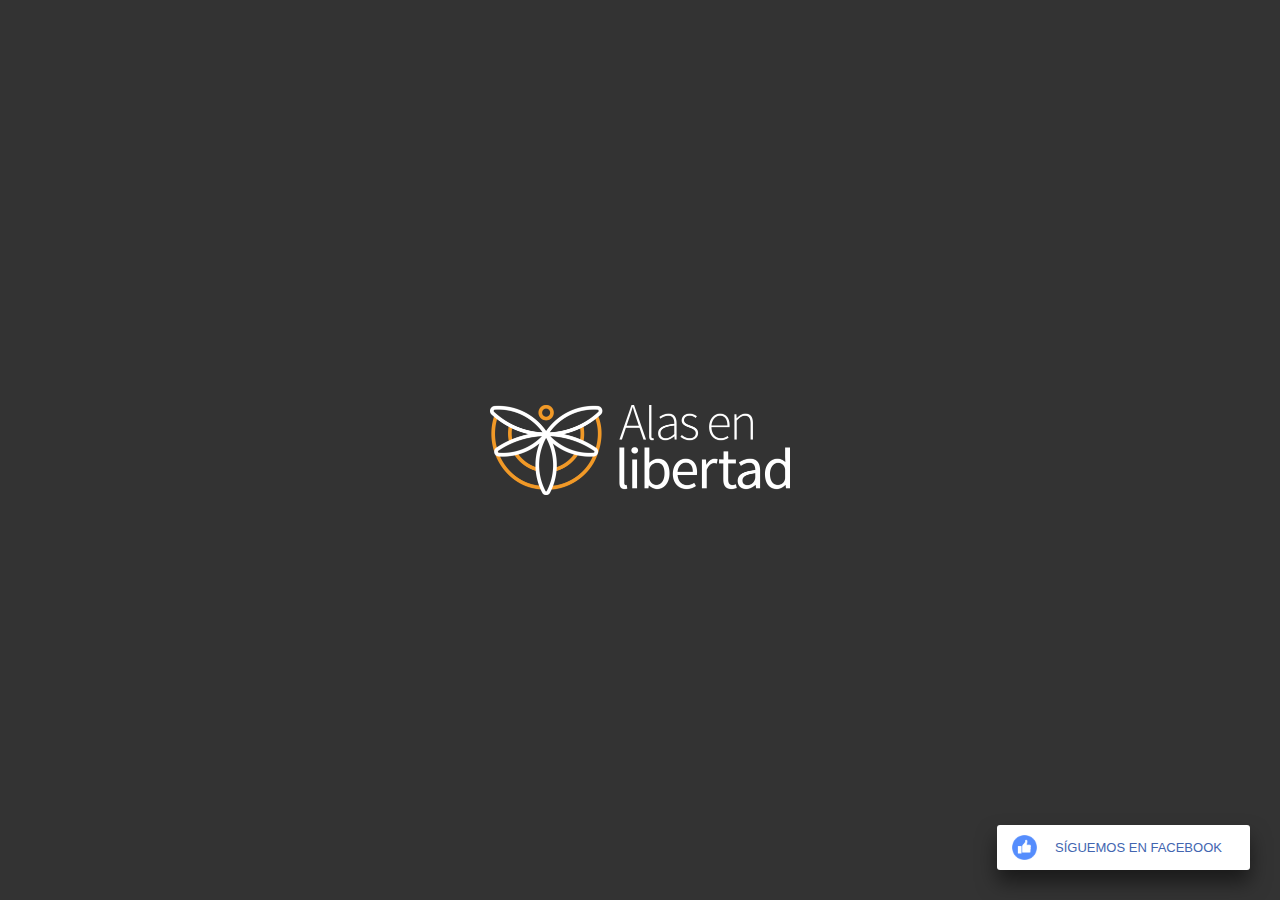
==== index.html @ 749c5de1 "Pagina V1" ====
<!DOCTYPE html>
<html>
	<head>
	<title>Alas en libertad - Fundación para mujeres víctimas de maltrato intrafamiliar</title>
		<meta charset="UTF-8">
		<meta name="viewport" content="width=device-width,initial-scale=1,minimal-ui" />
		<meta name="description" content="Alas en libertad - Fundación para mujeres víctimas de maltrato intrafamiliar" />
		<meta name="author" content="@aelibertad" />
		<meta name="keywords" content="mujeres, fundación, libertad" />
		<meta name="apple-mobile-web-app-capable" content="yes" />
		<meta name="apple-mobile-web-app-status-bar-style" content="transparent" />
		<link rel="shortcut icon" href="favicon.png" />
		<link rel="apple-touch-icon" href="favicon.png"/>
		<link rel="icon" href="favicon.svg"/>


		<!-- Twitter Card data -->
		<meta name="twitter:card" content="summary_large_image"/>
		<meta name="twitter:site" content="@aelibertad"/>
		<meta name="twitter:title" content="Alas en Libertad"/>
		<meta name="twitter:description" content="Alas en libertad - Fundación para mujeres víctimas de maltrato intrafamiliar"/>
		<meta name="twitter:creator" content="@aelibertad"/>
		<meta name="twitter:image" content="http://alasenlibertad.co//assets/papaprendiz_cover.jpg"/>

		<!-- Open Graph data -->
		<meta property="og:title" content="Papá Aprendiz" />
		<meta property="og:url" content="http://alasenlibertad.co/" />
		<meta property="og:image" content="http://alasenlibertad.co//assets/papaprendiz_cover.jpg" />
		<meta property="og:description" content="Alas en libertad - Fundación para mujeres víctimas de maltrato intrafamiliar" />

		<link rel="stylesheet" href="styles/styles.css">

	</head>
	<body>

	<section id="inicio">
		<img src="assets/alas-en-libertad.png" alt="Alas en Libertad" class="logo">

		<a href="https://www.facebook.com/aelibertad/" class="btn">
			Síguemos en facebook
		</a>

	</section>
		


	</body>


</html>
---- styles/styles.css ----
body, html{
	width: 100%;
	height: 100%;
	margin: auto;
}

body{
	background: url(https://images.unsplash.com/photo-1495898969439-a2a84bea6a22?ixlib=rb-0.3.5&ixid=eyJhcHBfaWQiOjEyMDd9&s=50c43f267a17a9d657fee2db07052d55&auto=format&fit=crop&w=1052&q=80);
	background-size: cover;
}

section#inicio{
	width: 100%;
	height: 100%;
	background: rgba(0,0,0,.8);
	position: absolute;
	text-align: center;
}

.logo{
	width: 300px;
	height: auto;
	position: absolute;
	left: 0px;
	right: 0px;
	top: 0px;
	bottom: 0px;
	margin: auto;
}

a.btn{
	display: block;
	width:193px;
	border-radius: 3px;
	right:  30px;
	position: absolute;
	bottom: 30px;
	height:auto;
	background: url(../assets/like.png) right no-repeat, white;
	background-size: 25px;
	font-family: helvetica;
	background-position: 15px;
	text-decoration: none;
	color: #4265b0;
	font-size: 13px;
	padding-top: 15px;
	padding-right: 15px;
	padding-left: 45px;
	padding-bottom: 15px;
	text-transform: uppercase;
	box-shadow: 0px 12px 20px rgba(0,0,0,.5);
}
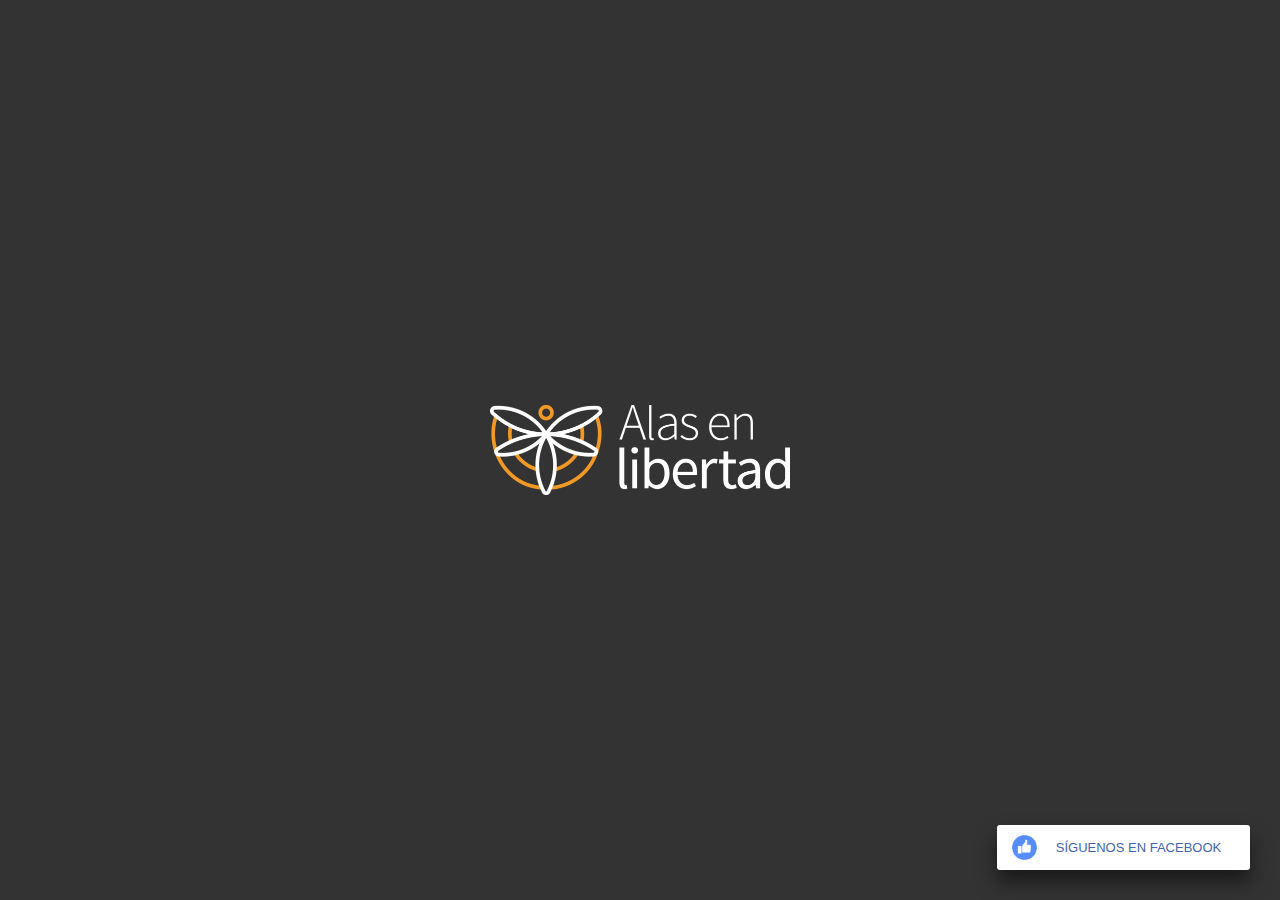
==== commit c07a2965: "Ajuste facebook" ====
--- a/index.html
+++ b/index.html
@@ -20,12 +20,12 @@
 		<meta name="twitter:title" content="Alas en Libertad"/>
 		<meta name="twitter:description" content="Alas en libertad - Fundación para mujeres víctimas de maltrato intrafamiliar"/>
 		<meta name="twitter:creator" content="@aelibertad"/>
-		<meta name="twitter:image" content="http://alasenlibertad.co//assets/papaprendiz_cover.jpg"/>
+		<meta name="twitter:image" content="http://alasenlibertad.co/assets/cover.jpg"/>
 
 		<!-- Open Graph data -->
 		<meta property="og:title" content="Papá Aprendiz" />
 		<meta property="og:url" content="http://alasenlibertad.co/" />
-		<meta property="og:image" content="http://alasenlibertad.co//assets/papaprendiz_cover.jpg" />
+		<meta property="og:image" content="http://alasenlibertad.co/assets/cover.jpg" />
 		<meta property="og:description" content="Alas en libertad - Fundación para mujeres víctimas de maltrato intrafamiliar" />
 
 		<link rel="stylesheet" href="styles/styles.css">
@@ -37,7 +37,7 @@
 		<img src="assets/alas-en-libertad.png" alt="Alas en Libertad" class="logo">
 
 		<a href="https://www.facebook.com/aelibertad/" class="btn">
-			Síguemos en facebook
+			Síguenos en Facebook
 		</a>
 
 	</section>
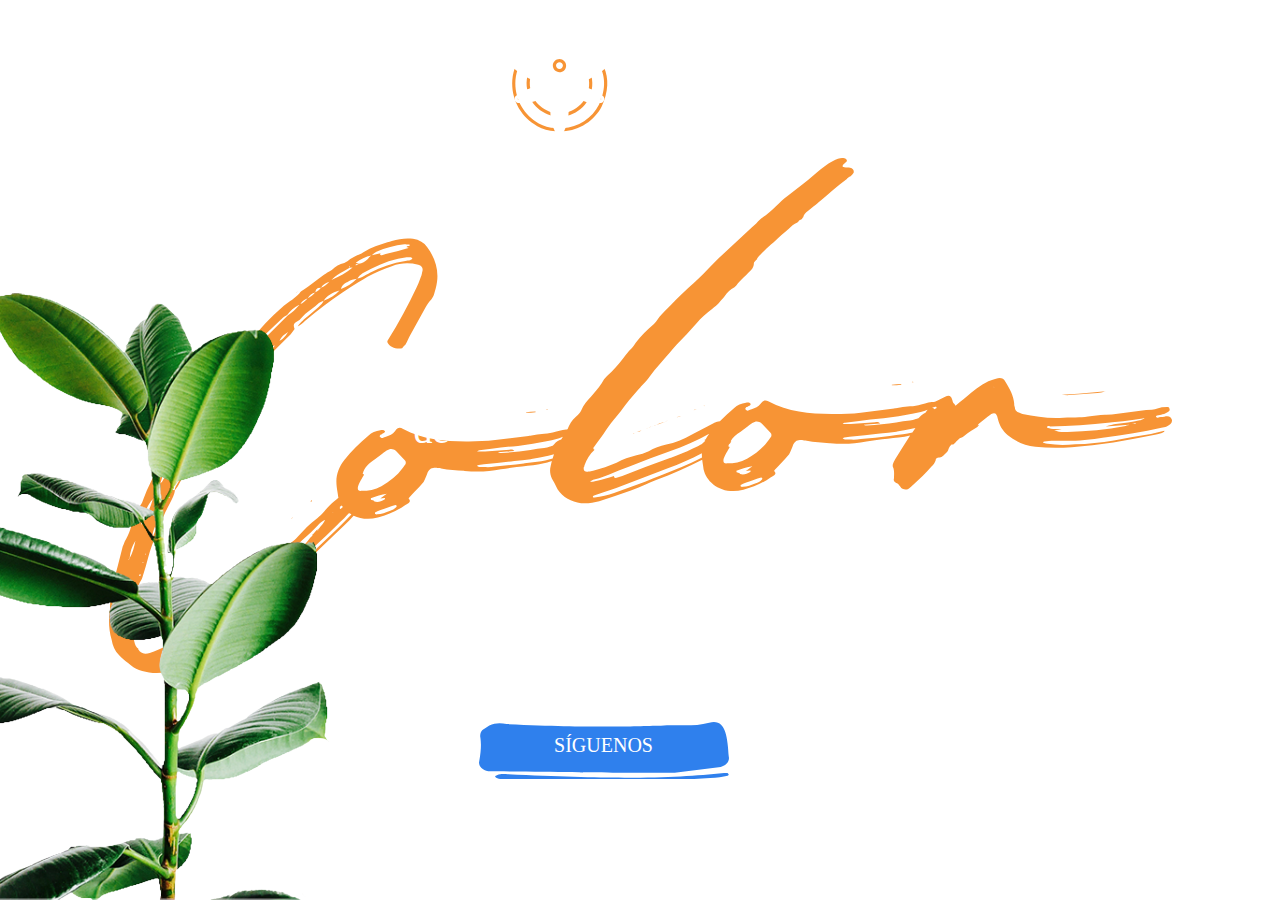
==== commit 4ff48d2b: "New page" ====
--- a/index.html
+++ b/index.html
@@ -1,12 +1,12 @@
 <!DOCTYPE html>
 <html>
 	<head>
-	<title>Alas en libertad - Fundación para mujeres víctimas de maltrato intrafamiliar</title>
+	<title>Alas en Libertad - Fundación para mujeres víctimas de maltrato intrafamiliar</title>
 		<meta charset="UTF-8">
 		<meta name="viewport" content="width=device-width,initial-scale=1,minimal-ui" />
-		<meta name="description" content="Alas en libertad - Fundación para mujeres víctimas de maltrato intrafamiliar" />
-		<meta name="author" content="@aelibertad" />
-		<meta name="keywords" content="mujeres, fundación, libertad" />
+		<meta name="description" content="El blog de un papá primerizo llevando una vida de padre y sobreviviendo en el intento" />
+		<meta name="author" content="Escrito por @papaprediz" />
+		<meta name="keywords" content="paternidad, padre primerizo, papá, familia" />
 		<meta name="apple-mobile-web-app-capable" content="yes" />
 		<meta name="apple-mobile-web-app-status-bar-style" content="transparent" />
 		<link rel="shortcut icon" href="favicon.png" />
@@ -16,35 +16,145 @@
 
 		<!-- Twitter Card data -->
 		<meta name="twitter:card" content="summary_large_image"/>
-		<meta name="twitter:site" content="@aelibertad"/>
-		<meta name="twitter:title" content="Alas en Libertad"/>
-		<meta name="twitter:description" content="Alas en libertad - Fundación para mujeres víctimas de maltrato intrafamiliar"/>
-		<meta name="twitter:creator" content="@aelibertad"/>
-		<meta name="twitter:image" content="http://alasenlibertad.co/assets/cover.jpg"/>
+		<meta name="twitter:site" content="@papaprendiz"/>
+		<meta name="twitter:title" content="Papá Aprendiz"/>
+		<meta name="twitter:description" content="El blog de un papá primerizo llevando una vida de padre y sobreviviendo en el intento"/>
+		<meta name="twitter:creator" content="@papaprendiz"/>
+		<meta name="twitter:image" content="http://www.papaprendiz.co/assets/papaprendiz_cover.jpg"/>
 
 		<!-- Open Graph data -->
 		<meta property="og:title" content="Papá Aprendiz" />
-		<meta property="og:url" content="http://alasenlibertad.co/" />
-		<meta property="og:image" content="http://alasenlibertad.co/assets/cover.jpg" />
-		<meta property="og:description" content="Alas en libertad - Fundación para mujeres víctimas de maltrato intrafamiliar" />
+		<meta property="og:url" content="http://papaprendiz.co" />
+		<meta property="og:image" content="http://www.papaprendiz.co/assets/papaprendiz_cover.jpg" />
+		<meta property="og:description" content="Papá Aprendiz, un hombre aprendiendo a ser papá" />
 
-		<link rel="stylesheet" href="styles/styles.css">
-
+		<link rel="stylesheet" href="Styles/general.css">
+		<link rel="stylesheet" href="Styles/media.css">
 	</head>
 	<body>
 
-	<section id="inicio">
-		<img src="assets/alas-en-libertad.png" alt="Alas en Libertad" class="logo">
 
-		<a href="https://www.facebook.com/aelibertad/" class="btn">
-			Síguenos en Facebook
-		</a>
+		<!---<div id="preloader">
+		   <div id="status">
+		   		<span class="logo">
+					</span>
+		   </div>
+		 </div><!-- Preloader -->
 
-	</section>
-		
+		 <section id="home">
+			 <div class="planta"></div>
+
+			 <div class="layout">
+
+				 <h1 id="alas-en-libertad">
+					 Alas en Libertad
+				 </h1>
+
+				 <div class="color">
+					<p class="texto">Una vida llena de</p>
+					<svg width="100%" height="auto" viewBox="0 0 1063 515" version="1.1" xmlns="http://www.w3.org/2000/svg" xmlns:xlink="http://www.w3.org/1999/xlink">
+					<title>alas-en-libertad</title>
+					<desc>Created using Figma</desc>
+					<g id="Canvas" transform="translate(867 -1118)">
+					<g id="Union">
+					<use xlink:href="#path0_fill" transform="translate(-867 1118)" fill="#F79435"/>
+					<use xlink:href="#path1_fill" transform="translate(-867 1118)" fill="#F79435"/>
+					<use xlink:href="#path2_fill" transform="translate(-867 1118)" fill="#F79435"/>
+					<use xlink:href="#path3_fill" transform="translate(-867 1118)" fill="#F79435"/>
+					<use xlink:href="#path4_fill" transform="translate(-867 1118)" fill="#F79435"/>
+					<use xlink:href="#path5_fill" transform="translate(-867 1118)" fill="#F79435"/>
+					<use xlink:href="#path6_fill" transform="translate(-867 1118)" fill="#F79435"/>
+					<use xlink:href="#path7_fill" transform="translate(-867 1118)" fill="#F79435"/>
+					<use xlink:href="#path8_fill" transform="translate(-867 1118)" fill="#F79435"/>
+					<use xlink:href="#path9_fill" transform="translate(-867 1118)" fill="#F79435"/>
+					<use xlink:href="#path10_fill" transform="translate(-867 1118)" fill="#F79435"/>
+					<use xlink:href="#path11_fill" transform="translate(-867 1118)" fill="#F79435"/>
+					<use xlink:href="#path12_fill" transform="translate(-867 1118)" fill="#F79435"/>
+					<use xlink:href="#path13_fill" transform="translate(-867 1118)" fill="#F79435"/>
+					<use xlink:href="#path14_fill" transform="translate(-867 1118)" fill="#F79435"/>
+					<use xlink:href="#path15_fill" transform="translate(-867 1118)" fill="#F79435"/>
+					<use xlink:href="#path16_fill" transform="translate(-867 1118)" fill="#F79435"/>
+					<use xlink:href="#path17_fill" transform="translate(-867 1118)" fill="#F79435"/>
+					<use xlink:href="#path18_fill" transform="translate(-867 1118)" fill="#F79435"/>
+					<use xlink:href="#path19_fill" transform="translate(-867 1118)" fill="#F79435"/>
+					<use xlink:href="#path20_fill" transform="translate(-867 1118)" fill="#F79435"/>
+					<use xlink:href="#path21_fill" transform="translate(-867 1118)" fill="#F79435"/>
+					<use xlink:href="#path22_fill" transform="translate(-867 1118)" fill="#F79435"/>
+					<use xlink:href="#path23_fill" transform="translate(-867 1118)" fill="#F79435"/>
+					<use xlink:href="#path24_fill" transform="translate(-867 1118)" fill="#F79435"/>
+					<use xlink:href="#path25_fill" transform="translate(-867 1118)" fill="#F79435"/>
+					<use xlink:href="#path26_fill" transform="translate(-867 1118)" fill="#F79435"/>
+					<use xlink:href="#path27_fill" transform="translate(-867 1118)" fill="#F79435"/>
+					<use xlink:href="#path28_fill" transform="translate(-867 1118)" fill="#F79435"/>
+					<use xlink:href="#path29_fill" transform="translate(-867 1118)" fill="#F79435"/>
+					<use xlink:href="#path30_fill" transform="translate(-867 1118)" fill="#F79435"/>
+					<use xlink:href="#path31_fill" transform="translate(-867 1118)" fill="#F79435"/>
+					<use xlink:href="#path32_fill" transform="translate(-867 1118)" fill="#F79435"/>
+					<use xlink:href="#path33_fill" transform="translate(-867 1118)" fill="#F79435"/>
+					<use xlink:href="#path34_fill" transform="translate(-867 1118)" fill="#F79435"/>
+					<use xlink:href="#path35_fill" transform="translate(-867 1118)" fill="#F79435"/>
+					</g>
+					</g>
+					<defs>
+					<path id="path0_fill" fill-rule="evenodd" d="M 1062.9 261.805C 1062.27 259.206 1059.94 257.325 1055.28 258.669C 1052.94 258.848 1050.61 259.027 1048.82 259.654C 1047.65 259.744 1047.02 259.296 1047.02 258.221C 1047.02 258.221 1047.65 257.683 1048.19 257.594C 1049.08 257.28 1049.96 257.079 1050.83 256.878L 1050.84 256.876C 1051.71 256.675 1052.59 256.473 1053.48 256.16C 1055.81 255.981 1057.61 254.816 1059.31 253.651C 1060.48 253.024 1061.11 251.949 1060.48 250.963C 1060.48 249.351 1059.31 248.903 1058.15 248.992L 1052.85 249.351C 1051.64 249.63 1050.43 249.974 1049.24 250.311L 1049.23 250.313C 1046.99 250.949 1044.83 251.563 1042.9 251.68C 1035.27 251.994 1027.65 253.091 1020.02 254.189C 1012.4 255.286 1004.77 256.384 997.147 256.698L 995.815 256.799L 995.813 256.799L 995.812 256.8C 990.342 257.216 984.415 257.668 979.026 258.579C 976.066 259.296 973.195 259.565 970.235 259.206C 967.597 259.385 964.958 259.452 962.331 259.519L 962.328 259.519C 959.686 259.587 957.055 259.654 954.447 259.833C 940.363 260.909 926.908 258.758 913.452 256.07C 912.824 255.622 911.658 255.174 910.492 254.726C 907.531 253.92 905.827 251.949 905.827 249.261C 905.199 247.738 905.199 246.663 905.199 245.588C 904.594 237.48 900.831 231.116 896.869 224.417L 896.408 223.637C 894.614 220.053 891.115 219.336 886.989 220.68C 885.229 221.106 883.692 221.722 882.244 222.302L 882.243 222.302L 882.242 222.303L 882.241 222.303C 881.254 222.699 880.309 223.077 879.364 223.368C 871.17 227.187 864.402 232.904 857.761 238.515L 857.741 238.531L 857.737 238.534L 857.736 238.535C 856.751 239.367 855.769 240.197 854.785 241.018C 852.004 243.169 849.223 245.408 846.532 247.828C 846.263 247.2 845.904 246.573 845.455 245.946C 844.105 245.272 843.771 243.887 843.459 242.594C 843.357 242.169 843.256 241.754 843.123 241.377C 841.957 237.793 840.163 236.897 836.126 238.778L 829.667 241.914C 827.335 243.169 825.003 244.333 822.67 244.064C 820.492 244.232 818.313 244.816 816.113 245.406L 816.112 245.407L 816.109 245.407L 816.107 245.408L 816.104 245.409L 816.101 245.41L 816.092 245.412L 816.089 245.413L 816.085 245.414L 816.081 245.415C 814.759 245.769 813.428 246.126 812.085 246.394C 808.587 247.738 805.088 248.007 800.962 248.275C 796.228 248.596 791.495 249.418 786.826 250.229L 786.759 250.241L 786.501 250.286C 786.058 250.363 785.615 250.439 785.174 250.515L 751.803 254.637C 743.012 255.802 734.221 255.981 725.43 256.07C 702.017 256.25 679.68 254.278 659.766 243.617C 656.267 241.735 654.473 241.914 651.603 245.856C 649.343 248.865 646.091 250.048 642.603 251.315C 641.521 251.708 640.417 252.11 639.313 252.576L 638.147 252.666L 636.353 251.232C 636.353 250.695 636.353 250.157 636.981 249.619C 636.981 249.157 637.445 249.092 637.917 249.026C 637.994 249.016 638.071 249.005 638.147 248.992C 638.596 248.544 639.217 248.242 639.812 247.952L 639.814 247.952C 640.764 247.49 641.645 247.062 641.645 246.125C 641.645 245.05 639.313 244.154 636.981 244.871C 632.316 245.767 628.19 247.111 625.229 249.978C 620.295 254.189 615.362 258.579 610.876 263.148C 608.724 263.328 607.019 263.955 605.943 264.582C 603.079 266.091 600.204 267.533 597.377 268.952L 597.37 268.956C 592.14 271.58 587.07 274.124 582.53 276.857C 574.366 281.695 566.114 284.92 557.322 286.623C 550.864 288.146 545.033 290.207 539.74 293.253C 535.614 295.134 531.577 296.478 527.451 297.374C 520.454 298.987 513.995 301.586 507.536 304.632C 499.911 307.857 492.286 310.545 484.123 312.695C 482.449 313.281 481.321 313.398 479.792 313.557L 479.458 313.591C 475.96 314.398 474.166 312.427 474.794 309.201C 475.422 308.664 475.422 308.126 475.422 307.588C 477.754 301.586 480.714 296.12 485.379 292.088L 486.007 292.088C 483.675 290.655 484.213 289.58 485.379 288.415C 486.858 286.221 488.472 284.116 490.086 282.012L 490.088 282.009C 491.703 279.903 493.318 277.798 494.798 275.602C 497.758 270.675 501.257 266.195 504.755 261.715L 511.752 253.293C 517.045 245.498 522.876 238.778 529.334 231.431C 530.129 230.569 530.92 229.723 531.706 228.883L 531.72 228.868C 535.008 225.353 538.193 221.948 541.086 217.902C 547.035 210.132 553.652 202.647 560.414 194.997L 560.428 194.981L 560.439 194.968C 562.947 192.131 565.476 189.27 567.997 186.364C 574.456 179.555 580.915 172.746 587.374 165.399C 592.205 159.831 597.899 155.247 603.383 150.832L 603.384 150.831C 604.518 149.918 605.643 149.012 606.75 148.107C 609.082 145.867 610.876 144.075 612.581 141.835C 613.73 140.588 614.781 139.257 615.828 137.932C 618.542 134.498 621.226 131.101 625.498 129.291L 627.292 127.589C 629.476 124.457 632.114 121.919 634.791 119.343L 634.794 119.34C 636.406 117.789 638.032 116.224 639.582 114.508L 639.622 114.469C 642.563 111.621 644.875 109.382 644.875 105.19C 644.875 104.518 645.329 104.022 645.824 103.482C 646.121 103.157 646.433 102.816 646.669 102.412L 648.463 100.71L 647.835 100.71C 652.084 95.3156 657.084 90.9028 662.232 86.3591L 662.245 86.3483C 663.506 85.2355 664.775 84.1149 666.045 82.9699C 670.172 78.938 674.836 74.9062 678.963 71.5015L 679.285 71.1894C 682.132 68.4284 684.924 65.7218 688.382 64.513L 690.176 62.8107L 689.548 62.8107L 693.046 60.9291C 693.046 60.5071 693.433 60.0851 693.86 59.6198L 693.864 59.616C 693.979 59.4898 694.098 59.3604 694.213 59.2269C 694.84 56.5389 696.545 54.8366 698.877 53.0446C 700.663 51.3146 702.646 49.7804 704.705 48.1861L 704.71 48.1823C 706.063 47.1354 707.449 46.0625 708.834 44.8914C 709.516 44.3083 710.196 43.7253 710.877 43.1423L 710.878 43.1413L 710.882 43.1374L 710.884 43.1355L 710.885 43.1348C 719.612 35.659 728.306 28.2109 737.54 21.1482C 738.706 19.9836 739.872 18.9084 741.667 18.1916C 741.806 18.0527 741.945 17.9151 742.083 17.7785L 742.105 17.756C 743.117 16.7551 744.078 15.8052 744.627 14.7869C 745.255 12.6366 743.999 10.128 741.128 9.76958C 740.195 9.58305 739.285 9.51811 738.299 9.44768L 738.296 9.44743L 738.294 9.44731L 738.292 9.44719L 738.29 9.44707L 738.288 9.44695L 738.286 9.44682C 737.381 9.38249 736.411 9.31352 735.297 9.14238C 734.67 9.14238 733.503 8.78398 733.503 8.24638C 733.503 7.70879 734.131 6.63371 734.131 6.63371C 734.569 6.19682 735.006 5.83562 735.415 5.49797L 735.418 5.49553C 736.098 4.93401 736.7 4.43742 737.092 3.76653C 737.72 3.76653 738.258 2.60185 737.72 2.15386C 737.72 1.07866 736.553 0.630662 735.387 0.182664C 733.055 -0.175734 731.261 0.003465 728.928 0.630662C 725.43 1.97466 722.47 3.76653 719.509 5.55852C 713.923 9.31621 708.808 13.6889 703.726 18.0329L 703.724 18.0346L 703.723 18.0353C 700.808 20.5265 697.905 23.0083 694.93 25.3593L 678.514 37.9029C 674.438 40.9268 670.816 44.4206 667.212 47.8975L 667.211 47.8985L 667.209 47.8996C 662.484 52.4574 657.789 56.9866 652.141 60.3915L 649.181 63.2587C 647.97 64.7706 646.513 66.0783 644.977 67.4576L 644.976 67.4585C 644.237 68.1224 643.479 68.8028 642.722 69.5304L 609.351 100.531C 605.987 103.801 602.755 107.183 599.522 110.567C 593.187 117.198 586.844 123.836 579.48 129.65C 571.236 137.177 563.543 145.117 555.857 153.048C 554.761 154.179 553.665 155.309 552.568 156.439C 551.088 157.873 549.922 159.53 548.756 161.188C 547.589 162.845 546.423 164.503 544.943 165.936C 537.946 171.76 532.026 177.942 526.733 184.662C 525.04 187.459 523.015 189.737 520.935 192.078C 520.149 192.961 519.356 193.854 518.57 194.786C 517.172 196.493 515.803 198.221 514.433 199.951C 509.473 206.211 504.494 212.497 498.027 217.902L 495.067 221.307C 492.09 226.948 488.269 231.422 484.267 236.108C 483.566 236.929 482.859 237.757 482.15 238.599C 478.023 243.079 474.525 247.111 472.192 252.486C 471.026 254.726 469.232 256.877 466.9 258.669C 462.773 262.163 460.351 266.105 458.647 271.123C 458.529 271.201 458.428 271.28 458.337 271.351L 458.336 271.351C 458.22 271.442 458.119 271.52 458.019 271.571C 457.66 271.571 457.301 271.571 457.032 271.481C 454.854 271.648 452.675 272.233 450.475 272.823C 449.142 273.18 447.801 273.54 446.447 273.81C 442.948 275.154 439.45 275.423 435.323 275.692C 430.59 276.013 425.856 276.835 421.186 277.646L 421.184 277.646L 420.863 277.702C 420.42 277.779 419.977 277.856 419.535 277.932L 386.165 282.053C 377.374 283.218 368.583 283.397 359.792 283.487C 336.379 283.666 314.042 281.695 294.128 271.033C 290.629 269.152 288.835 269.331 285.964 273.273C 283.705 276.282 280.453 277.464 276.965 278.732L 276.964 278.732L 276.962 278.733C 275.882 279.125 274.778 279.527 273.675 279.993L 272.509 280.082L 270.715 278.649C 270.715 278.111 270.715 277.574 271.343 277.036C 271.343 276.574 271.806 276.509 272.279 276.443C 272.356 276.432 272.433 276.421 272.509 276.409C 272.958 275.96 273.579 275.658 274.174 275.369L 274.175 275.368C 275.126 274.907 276.007 274.478 276.007 273.542C 276.007 272.467 273.675 271.571 271.343 272.287C 266.678 273.183 262.551 274.527 259.591 277.394C 250.8 284.92 242.009 292.984 235.55 301.854C 230.258 308.574 227.387 315.652 227.387 323.537C 227.387 327.077 227.91 330.337 228.444 333.665L 228.445 333.666C 228.708 335.306 228.974 336.963 229.181 338.678C 229.226 338.858 229.271 339.059 229.316 339.261C 229.36 339.462 229.405 339.664 229.45 339.843C 228.105 341.097 226.759 342.262 225.234 343.337C 221.556 346.473 217.878 350.057 215.187 353.551C 213.034 356.06 210.971 358.121 208.28 360.271C 200.924 365.557 194.555 372.277 188.724 378.818C 186.571 381.326 184.508 382.939 182.355 384.552C 178.677 387.24 175.448 389.838 172.846 393.332C 171.232 395.393 169.168 397.454 167.554 398.977C 162.799 402.65 158.583 406.772 154.367 410.893C 150.689 414.477 146.473 418.151 142.705 421.286C 136.874 426.483 131.044 431.232 125.303 435.891C 124.999 436.169 124.696 436.489 124.382 436.82C 123.584 437.664 122.72 438.576 121.625 439.027C 118.208 441.344 115.07 444.124 112.01 446.835L 112.009 446.836L 112.007 446.838C 110.809 447.899 109.624 448.95 108.438 449.957C 108.318 450.071 108.198 450.184 108.078 450.298L 108.042 450.332L 108.041 450.333L 108.04 450.334C 106.568 451.729 105.121 453.1 103.145 454.168C 100.42 456.2 97.991 458.379 95.5692 460.552C 92.3304 463.457 89.1051 466.35 85.2043 468.862C 84.6661 468.862 83.5896 469.489 83.5896 469.937C 81.4261 473.29 78.0836 475.342 74.5943 477.484L 74.5779 477.494L 74.5754 477.496C 73.8754 477.926 73.1695 478.359 72.4662 478.807C 68.7696 480.747 65.3357 482.906 61.7975 485.13L 61.7912 485.134L 61.7887 485.136L 61.7873 485.137C 60.2629 486.095 58.7192 487.065 57.1266 488.036C 51.834 490.813 46.5414 493.143 40.7106 494.935C 37.0326 496.189 33.3547 496.01 30.6636 493.322L 29.0489 491.082L 29.5871 491.082C 26.9857 489.38 25.9092 486.602 25.371 483.825C 23.2181 476.836 23.2181 469.221 23.7563 461.605C 23.7563 460.036 24.5052 458.716 25.3784 457.177C 25.5519 456.871 25.7308 456.556 25.9092 456.229C 26.4474 454.795 26.9857 453.272 26.4474 451.928L 26.4474 450.943C 28.0621 446.105 29.5871 441.177 26.9857 436.607C 26.4474 435.711 26.9857 434.726 28.0621 433.651C 30.2151 432.038 30.6636 430.157 30.2151 428.275C 29.6768 426.931 30.2151 425.408 30.7533 424.422C 31.8298 422.899 32.9062 420.928 33.3547 419.494L 33.9015 417.767C 35.8552 411.601 37.7082 405.753 39.1856 399.604C 41.3385 390.913 44.4782 383.029 48.1561 374.696C 48.3536 374.253 48.5662 373.788 48.7849 373.309L 48.7881 373.302L 48.7908 373.296L 48.7999 373.277C 49.77 371.156 50.8586 368.777 51.2958 366.812C 53.4487 360.45 56.0502 354.537 59.1898 348.624C 59.817 347.306 60.4807 346.019 61.142 344.738L 61.1437 344.735C 63.2244 340.702 65.2804 336.717 66.0971 331.959C 67.7118 329.898 68.6986 328.464 69.775 326.493C 71.7305 322.825 73.8382 319.258 75.9497 315.685L 75.9509 315.683C 77.8103 312.537 79.6727 309.385 81.4367 306.155C 88.344 291.819 97.3145 278.828 106.285 265.836C 120.01 244.871 135.349 225.16 152.304 206.344C 153.918 204.821 155.443 203.298 156.52 200.789C 158.058 200.021 159.276 198.75 160.631 197.334C 161.173 196.769 161.736 196.181 162.351 195.593L 176.614 181.257C 180.292 178.121 182.983 175.075 185.584 171.043C 183.97 166.384 184.508 165.399 189.262 162.711C 189.467 162.506 189.75 162.367 190.051 162.218C 190.542 161.975 191.082 161.709 191.415 161.098C 194.286 157.149 198.302 154.147 202.316 151.145L 202.319 151.144L 202.32 151.143C 204.953 149.174 207.585 147.206 209.894 144.971C 211.509 143.896 213.034 143.268 214.649 142.731C 213.572 145.15 212.047 146.763 209.894 148.823C 209.13 149.486 208.366 150.151 207.6 150.817L 207.595 150.821L 207.593 150.823C 203.593 154.302 199.533 157.835 195.093 161.367C 194.72 161.724 194.333 162.081 193.94 162.444L 193.926 162.457L 193.917 162.466L 193.901 162.48C 192.04 164.197 190.049 166.034 188.724 168.535C 191.864 166.832 193.478 165.309 195.631 163.248L 196.797 162.298C 208.604 152.671 220.362 143.084 233.128 134.757C 238.642 130.948 244.195 127.523 249.736 124.105C 252.668 122.296 255.597 120.49 258.515 118.629C 266.409 114.687 274.392 111.282 282.825 108.236C 291.795 104.742 300.228 104.563 309.288 106.713C 312.966 107.878 314.042 109.67 313.504 113.074C 313.231 113.802 313.096 114.53 312.959 115.27C 312.827 115.987 312.692 116.715 312.427 117.465C 311.874 118.815 311.394 120.156 310.916 121.493L 310.909 121.514C 309.995 124.071 309.084 126.617 307.673 129.202C 299.151 147.3 289.732 165.04 278.788 182.153C 278.25 182.96 278.16 183.856 278.609 184.662C 281.031 189.231 287.4 191.471 293.141 190.217C 294.128 188.783 295.294 187.439 296.55 186.454C 297.357 184.975 298.142 183.363 298.927 181.75L 298.929 181.746C 299.713 180.135 300.497 178.523 301.304 177.046L 316.644 149.271C 318.258 146.315 319.783 143.806 322.474 141.208C 323.551 139.684 324.627 138.161 325.076 136.28L 326.691 130.456C 330.907 115.404 327.229 101.427 318.258 89.2416C 315.119 84.7619 310.364 81.8051 303.995 80.8196C 297.088 79.9236 289.732 80.9092 282.825 82.8803C 281.359 83.3636 279.894 83.8342 278.43 84.304L 278.428 84.3047C 270.396 86.8836 262.424 89.4434 254.837 93.9903L 253.222 95.0655C 252.984 95.1701 252.747 95.2745 252.509 95.3787C 247.456 97.5989 242.448 99.7997 238.421 103.308L 235.281 105.011C 230.527 105.817 226.311 108.505 223.081 111.641C 222.428 112.239 221.61 112.705 220.707 113.219L 220.705 113.22L 220.704 113.221C 220.119 113.553 219.499 113.907 218.865 114.329C 218.231 114.751 217.61 115.104 217.026 115.437C 216.122 115.952 215.303 116.418 214.649 117.017C 207.742 122.303 201.462 127.051 194.555 131.8C 192.94 132.427 191.415 133.95 190.339 135.473C 187.199 138.52 183.97 141.208 180.83 143.358L 174.461 148.107L 174.286 148.264C 167.977 153.944 161.759 159.542 155.982 165.668C 150.662 172.029 144.653 177.765 138.479 183.66L 138.478 183.661C 137.261 184.822 136.037 185.991 134.811 187.171C 133.197 188.694 131.672 190.217 130.595 191.74C 129.819 192.778 129.055 193.814 128.293 194.846C 123.862 200.85 119.535 206.713 113.641 211.989L 110.501 215.573L 110.213 215.98C 108.163 218.883 106.165 221.712 103.594 224.622C 100.975 228.225 98.3555 231.692 95.7364 235.158L 95.7248 235.173L 95.7178 235.183L 95.6691 235.248C 93.5563 238.044 91.4435 240.839 89.3307 243.706L 87.1778 246.752C 85.6131 251.441 82.6161 255.372 79.575 259.362L 79.2838 259.744C 77.9831 261.984 76.5254 264.112 75.0677 266.239C 73.61 268.367 72.1523 270.495 70.8515 272.735C 69.207 275.423 67.4516 278.063 65.6952 280.704L 65.6938 280.706L 65.6902 280.711C 61.1249 287.575 56.5525 294.45 53.8972 302.213C 53.359 303.646 52.2825 305.169 51.2958 306.244C 44.9267 317.623 38.6473 329.092 34.3415 341.277C 34.2278 341.58 34.114 341.907 33.9951 342.249L 33.9948 342.25L 33.9937 342.253C 33.5506 343.527 33.0367 345.005 32.1886 346.205C 26.896 352.745 24.2945 360.54 22.1416 368.335C 21.0651 372.725 19.5401 376.578 17.3873 380.61C 16.2187 382.425 15.3791 384.475 14.5963 386.386C 14.2974 387.116 14.0068 387.826 13.7093 388.494L 8.95494 407.309C 8.30248 409.884 7.6162 412.448 6.93157 415.005L 6.93132 415.006C 3.75664 426.864 0.618151 438.587 1.0609 450.674C 1.0609 451.66 1.0609 452.556 0.522692 453.541C -0.553785 463.128 -0.0155768 472.536 2.58586 481.406C 3.66234 487.498 5.72557 492.605 9.9417 496.996C 12.745 500.069 15.8609 502.517 19.091 505.055L 19.0925 505.056C 20.0998 505.848 21.1182 506.648 22.1416 507.478C 31.1121 514.915 50.6678 517.692 64.3927 511.869C 73.3633 508.374 81.7955 503.446 89.241 498.16C 102.966 488.125 116.153 477.105 128.891 466.174L 131.001 464.341C 148.244 449.361 165.524 434.348 181.727 418.509L 235.64 366.901C 238.78 363.855 241.74 360.809 244.61 357.673C 251.159 360.719 259.412 361.884 268.831 359.554C 278.788 356.687 288.207 352.835 296.37 346.921C 296.659 346.766 296.975 346.61 297.302 346.448C 299.615 345.301 302.463 343.891 299.869 340.829C 299.241 340.829 299.869 339.754 300.497 339.216C 302.129 337.428 303.839 335.641 305.549 333.853C 308.724 330.534 311.898 327.214 314.58 323.895C 316.375 320.58 317.541 317.354 318.707 314.129C 321.039 310.276 322.833 309.649 327.498 309.739C 328.101 309.97 328.872 310.034 329.711 310.104C 330.495 310.169 331.339 310.239 332.163 310.456C 339.577 311.937 347.5 312.401 354.943 312.837L 355.576 312.875C 367.865 314.039 379.617 313.681 391.906 311.172C 395.263 310.746 398.673 310.266 402.101 309.783L 402.141 309.777L 402.155 309.775L 402.16 309.775C 409.522 308.738 416.962 307.69 424.11 307.14C 430.838 306.603 436.848 305.259 442.859 303.109C 442.41 304.721 442.051 306.334 441.693 307.947C 440.526 312.247 441.065 316.458 442.859 320.49C 444.725 323.286 446.246 326.484 447.653 329.44L 447.654 329.442C 448.005 330.18 448.349 330.903 448.69 331.6C 453.982 339.664 462.145 343.785 472.103 345.129C 477.933 345.757 484.392 344.771 490.223 343.248C 500.808 339.843 511.304 336.349 521.889 332.407C 526.734 330.58 531.389 328.616 535.973 326.681L 535.98 326.679L 535.987 326.676L 535.994 326.673L 536 326.67L 536.012 326.665L 536.017 326.663L 536.028 326.659L 536.03 326.658L 536.031 326.657C 539.744 325.091 543.411 323.543 547.096 322.103C 563.064 316.279 578.403 309.56 593.205 301.854C 593.375 303.3 593.606 304.747 593.84 306.212L 593.841 306.216L 593.841 306.217C 594.099 307.837 594.362 309.48 594.55 311.172C 597.51 324.612 612.671 337.155 634.379 331.869C 644.336 329.002 653.756 325.149 661.919 319.236C 662.207 319.081 662.523 318.924 662.85 318.763C 665.164 317.616 668.011 316.205 665.417 313.143C 664.789 313.143 665.417 312.068 666.045 311.531C 667.675 309.746 669.381 307.962 671.088 306.178L 671.097 306.168C 674.272 302.849 677.447 299.529 680.129 296.21C 681.923 292.895 683.089 289.669 684.255 286.444C 686.588 282.591 688.382 281.964 693.046 282.053C 693.649 282.285 694.42 282.349 695.259 282.419C 696.044 282.484 696.888 282.554 697.711 282.77C 705.124 284.251 713.047 284.716 720.489 285.152L 721.124 285.189C 733.414 286.354 745.165 285.996 757.455 283.487C 760.824 283.059 764.248 282.577 767.689 282.092L 767.703 282.09L 767.708 282.089C 775.071 281.052 782.51 280.004 789.659 279.455C 793.695 279.186 797.463 278.559 801.141 277.574C 796.118 285.368 791.184 293.253 786.16 301.317C 785.998 301.629 785.823 301.949 785.645 302.277C 784.541 304.304 783.287 306.606 783.828 308.843C 785.259 311.701 785.149 314.957 785.046 318.022C 785.02 318.801 784.994 319.567 784.994 320.311C 784.366 322.461 784.994 323.985 787.326 324.881C 789.19 325.596 789.966 326.713 790.797 327.91L 790.8 327.914C 791.008 328.213 791.22 328.518 791.453 328.823C 792.619 331.869 798.45 332.496 800.244 330.256C 801.446 329.168 802.662 328.081 803.883 326.989L 803.895 326.978L 803.905 326.969L 803.913 326.961L 803.923 326.952L 803.935 326.942L 803.958 326.921C 810.453 321.111 817.072 315.189 822.491 308.574C 824.285 306.872 825.989 304.632 826.617 302.481C 826.617 300.331 828.411 299.166 830.744 299.525C 831.91 299.435 833.076 298.808 834.242 297.643C 834.832 296.907 835.539 296.277 836.243 295.648C 837.682 294.365 839.113 293.088 839.535 290.924C 840.163 289.311 841.329 287.608 842.495 286.533L 844.289 286.444C 845.455 285.816 846.622 284.652 847.25 283.577L 850.748 280.172C 852.542 279.545 854.246 278.828 855.413 277.753C 859.539 274.258 864.204 271.302 868.33 268.883C 868.643 268.615 868.934 268.324 869.225 268.034L 869.227 268.032C 869.519 267.74 869.81 267.449 870.124 267.18L 868.958 267.27L 868.33 267.27C 868.644 267.001 868.936 266.71 869.227 266.419C 869.519 266.128 869.81 265.836 870.124 265.568L 878.915 258.579C 884.746 253.383 887.707 254.189 888.873 260.998C 890.667 267.718 893.537 272.735 898.83 277.126C 906.455 283.397 915.784 287.429 926.369 288.773C 938.121 290.028 950.41 290.117 962.7 289.221C 990.239 287.16 1018.41 282.412 1045.95 276.678C 1048.28 276.498 1050.61 275.782 1052.94 275.065L 1054.74 273.9C 1055.37 273.9 1055.37 273.363 1055.37 272.825L 1054.2 272.915C 1052.14 273.318 1050.1 273.877 1048.06 274.437L 1048.05 274.438C 1046.01 274.998 1043.97 275.558 1041.91 275.961C 1029.62 277.932 1017.33 279.903 1004.95 282.412C 992.034 284.472 979.206 285.906 966.288 286.354C 956.869 287.071 947.54 287.25 938.749 285.816C 937.583 285.906 936.416 285.458 935.25 285.01C 934.622 285.01 934.084 284.562 934.084 284.025C 934.084 284.025 934.712 283.487 935.25 283.397L 942.247 282.86C 945.846 282.773 949.445 282.789 953.044 282.805L 953.046 282.805C 960.57 282.839 968.094 282.873 975.618 281.964C 981.991 281.522 988.888 280.469 995.275 279.494L 995.532 279.455C 1014.91 277.484 1033.66 273.99 1052.41 269.868C 1053.3 269.555 1054.18 269.353 1055.05 269.152C 1055.93 268.95 1056.8 268.748 1057.7 268.435C 1061.11 266.643 1063.53 264.403 1062.9 261.805ZM 230.527 132.517C 224.158 134.398 218.327 137.265 214.649 142.731C 221.018 140.401 226.311 137.086 230.527 132.517ZM 156.52 200.789C 155.698 201.299 154.921 201.853 154.161 202.395C 152.514 203.57 150.944 204.689 149.164 205.18C 150.779 201.775 153.38 199.177 156.52 197.026L 156.52 200.789ZM 146.921 207.778L 146.921 207.33L 147.46 207.33C 147.174 207.33 147.04 207.33 146.977 207.397C 146.921 207.456 146.921 207.568 146.921 207.778ZM 165.401 187.887C 165.401 188.335 164.862 188.873 164.324 189.411C 164.157 189.271 163.989 189.184 163.854 189.113C 163.555 188.958 163.415 188.885 163.786 188.515C 164.324 187.977 164.862 187.529 165.401 187.439C 165.401 187.439 165.939 187.798 165.401 187.887ZM 170.693 182.691L 170.693 182.243C 172.308 178.838 174.909 176.688 179.126 174C 175.986 179.017 172.757 182.064 170.693 182.691ZM 231.962 131.083C 232.5 128.216 234.563 126.155 237.255 124.543C 237.848 124.268 238.416 123.995 238.969 123.73L 238.975 123.727C 241.844 122.351 244.307 121.169 247.84 120.869C 243.085 125.528 238.331 128.664 231.962 131.083ZM 303.278 100.083C 303.278 101.23 302.589 101.516 301.762 101.86L 301.76 101.861L 301.754 101.864L 301.751 101.865C 301.547 101.95 301.336 102.038 301.125 102.144C 300.318 102.188 299.534 102.367 298.75 102.546L 298.747 102.547C 297.963 102.726 297.178 102.905 296.37 102.95C 283.722 104.831 272.06 109.043 260.937 114.687C 259.836 115.272 258.771 115.918 257.715 116.56L 257.711 116.562L 257.695 116.572C 254.713 118.383 251.793 120.157 248.288 120.421C 249.903 118.361 251.428 116.837 253.581 115.314C 265.243 109.222 276.276 103.667 289.014 100.8C 293.231 99.9932 297.447 99.1868 301.663 99.366L 303.278 100.083ZM 246.763 106.175C 247.761 106.092 248.758 106.009 249.684 105.926C 248.681 106.428 247.683 106.935 246.763 107.519L 246.763 106.175ZM 246.763 104.742L 249.8 105.868L 249.903 105.817C 253.043 105.1 256.272 103.487 258.873 100.889C 259.671 99.7613 260.714 98.879 261.639 98.0968C 261.91 97.8676 262.171 97.6468 262.412 97.4311C 256.672 98.3638 251.455 101.117 246.763 104.742ZM 271.522 95.2447L 262.797 97.2489C 264.354 95.8024 265.833 94.762 267.396 93.7215C 276.366 90.2272 285.875 87.0914 295.383 86.3746C 296.118 86.3338 296.835 86.3858 297.549 86.4377C 298.405 86.4998 299.258 86.5618 300.138 86.4642L 301.214 87.3602C 300.676 87.3602 300.138 87.8978 300.138 87.8978C 300.052 87.905 299.969 87.9115 299.89 87.9178C 298.975 87.9908 298.48 88.0303 297.985 88.5248C 297.328 89.1258 297.673 89.1604 298.041 89.1976C 298.277 89.2212 298.523 89.246 298.523 89.4208C 298.779 89.4208 298.913 89.5219 299.041 89.6185C 299.183 89.7251 299.317 89.8262 299.6 89.7792C 299.061 90.3168 298.523 90.3168 298.523 90.3168C 292.236 92.1874 285.898 93.809 279.808 95.3672L 279.807 95.3676C 277.73 95.899 275.682 96.423 273.675 96.9469C 271.522 97.5741 270.535 97.2157 271.522 95.2447ZM 234.653 113.343L 241.022 109.58L 241.022 109.67L 243.624 109.491C 237.255 114.687 230.437 118.54 222.453 122.034C 226.131 118.181 230.347 115.493 234.653 113.343ZM 241.022 109.58C 240.894 109.473 240.765 109.397 240.651 109.329C 240.288 109.114 240.074 108.986 240.484 108.236L 241.022 108.236L 241.022 109.58ZM 137.413 195.682C 137.88 195.241 138.386 194.792 138.907 194.33C 140.185 193.195 141.558 191.975 142.705 190.575C 146.594 185.864 150.942 181.611 155.324 177.323L 155.723 176.933C 155.959 176.702 156.194 176.471 156.43 176.24L 171.77 161.815C 171.846 161.743 171.923 161.67 172.001 161.596L 172.076 161.525L 172.114 161.489L 172.115 161.488C 173.676 160.008 175.636 158.15 178.139 157.066C 181.279 153.034 185.046 149.45 189.801 147.121C 190.119 147.121 190.437 146.933 190.756 146.668L 189.801 147.569C 186.661 151.601 182.893 154.737 178.677 157.425L 158.583 177.494C 156.43 179.791 154.187 182.013 151.928 184.252L 151.924 184.256C 148.632 187.518 145.305 190.816 142.167 194.428C 141.368 195.182 140.591 195.825 139.815 196.468L 139.79 196.488C 139.005 197.138 138.22 197.788 137.413 198.549L 137.413 195.682ZM 197.563 141.416C 195.807 143.179 193.967 145.027 191.415 146.046C 193.03 143.089 195.631 141.476 198.771 140.222C 198.372 140.604 197.976 141.001 197.576 141.403L 197.563 141.416ZM 198.771 140.222C 201.911 138.52 203.974 136.907 206.127 134.398C 202.987 135.115 200.386 137.265 198.771 140.222ZM 211.958 129.65C 210.382 132.098 208.378 133.181 206.281 134.315L 206.127 134.398C 206.396 133.906 206.531 133.413 206.665 132.92C 206.8 132.427 206.934 131.934 207.203 131.442C 207.472 131.173 207.741 130.927 208.01 130.681C 208.279 130.434 208.549 130.188 208.818 129.919L 211.958 129.65ZM 211.958 129.65C 215.097 128.933 218.237 126.335 220.39 123.826C 216.712 124.991 214.111 126.603 211.958 129.65ZM 137.413 217.992C 137.413 217.747 137.735 217.609 138.115 217.446C 138.429 217.312 138.784 217.16 139.027 216.917L 139.027 217.365C 138.489 218.798 137.951 219.336 136.874 219.873C 136.874 219.873 136.336 219.873 136.336 219.425C 136.336 219.067 136.874 218.529 137.413 217.992ZM 34.3415 404.442C 34.3415 404.89 33.8033 404.98 33.2651 404.532C 33.2651 404.532 33.8033 404.532 33.8033 403.994L 34.3415 403.994L 34.3415 404.442ZM 36.4047 396.647C 36.4047 396.199 35.8665 396.199 35.8665 396.199C 35.8665 395.751 36.4047 395.662 36.4047 395.662L 36.9429 396.11C 36.9429 396.647 36.4047 396.647 36.4047 396.647ZM 60.1766 340.202L 59.6384 339.754L 59.6384 339.306C 60.1766 338.768 60.7148 339.216 60.7148 339.664C 60.7148 339.692 60.6634 339.711 60.5924 339.737C 60.4336 339.796 60.1766 339.892 60.1766 340.202ZM 69.2368 324.343C 67.6221 326.852 66.0971 329.36 65.5589 332.227C 63.9442 332.317 62.9574 331.511 62.9574 330.077C 66.0971 323.178 69.8647 317.175 74.6191 310.635C 73.4529 315.473 71.8382 319.863 69.2368 324.343ZM 61.3428 330.167L 62.9574 330.077C 62.4192 329.629 61.881 329.629 61.3428 330.167ZM 89.241 286.264C 88.7028 286.802 88.1646 287.788 87.6263 288.773L 87.6263 286.354C 87.9653 286.354 88.278 286.328 88.5647 286.304L 88.5683 286.304C 88.8113 286.283 89.0356 286.264 89.241 286.264ZM 89.241 286.264L 89.241 283.397L 89.3053 283.315C 90.8965 281.284 92.4165 279.344 95.0719 277.753C 93.9954 281.157 91.9322 283.666 89.241 286.264ZM 118.306 244.602C 116.494 247.721 114.379 250.623 112.201 253.61L 112.194 253.62L 112.191 253.623L 112.182 253.636C 111.238 254.931 110.282 256.242 109.335 257.594L 106.734 260.64C 105.657 261.177 104.581 261.715 104.132 260.819C 103.594 260.819 103.056 259.923 103.594 259.475L 103.684 259.235C 104.194 257.873 104.73 256.439 105.747 255.085C 107.9 251.591 110.501 248.096 114.179 244.96L 113.641 244.96C 115.256 242.004 117.857 239.853 120.997 239.137C 120.459 240.658 119.384 242.627 118.309 244.596L 118.308 244.598L 118.307 244.6L 118.306 244.602ZM 131.044 228.027C 130.224 229.528 129.143 230.51 128.199 231.368L 128.193 231.373L 128.192 231.374L 128.188 231.377C 127.897 231.642 127.619 231.895 127.366 232.148C 127.508 231.768 127.613 231.351 127.72 230.924L 127.721 230.921C 128.018 229.737 128.333 228.482 129.519 227.758C 130.057 227.22 130.595 227.22 130.595 227.22C 131.044 227.489 131.044 228.027 131.044 228.027ZM 129.967 207.151C 126.289 208.853 124.226 211.899 122.611 215.304C 126.289 213.154 128.352 210.645 129.967 207.151ZM 120.01 219.336C 120.997 218.261 122.073 216.737 122.611 215.304C 121.535 216.379 120.458 217.902 120.01 219.336ZM 130.505 206.613C 130.505 206.613 130.124 206.613 130.003 206.934C 130.124 206.546 130.505 206.165 130.505 206.165L 130.505 206.613ZM 83.4999 269.51C 80.2706 272.198 78.2073 275.154 77.6691 279.007C 80.8088 276.409 82.4234 273.452 83.4999 269.51ZM 77.6691 279.007C 71.3 285.727 67.0838 293.163 64.4824 300.869C 70.3133 294.328 74.5294 286.892 77.6691 279.007ZM 83.4999 269.51C 84.5764 266.105 86.1014 263.148 88.2543 260.64L 107.272 233.582L 107.373 233.453C 108.95 231.439 110.456 229.516 112.564 227.937C 112.026 229.908 110.95 231.879 109.425 233.851L 88.2543 264.403C 88.0584 264.653 87.8717 264.894 87.6911 265.127C 86.3829 266.814 85.3916 268.093 83.4999 269.51ZM 116.781 222.382C 114.717 223.995 113.103 225.518 112.564 227.937C 114.628 226.324 115.704 224.353 116.781 222.382ZM 46.7566 331.98L 46.7756 331.937C 47.7582 329.679 48.8643 327.139 51.206 325.687C 50.6678 328.106 49.5914 330.525 48.0664 333.034C 48.0664 333.482 47.5282 334.019 46.9899 334.019C 46.1948 333.755 46.2806 333.441 46.3798 333.079C 46.4149 332.95 46.4517 332.816 46.4517 332.675C 46.553 332.448 46.6542 332.216 46.7566 331.98ZM 52.2825 324.433C 51.8788 324.813 51.4751 325.194 51.206 325.687C 53.359 317.444 57.0369 310.545 62.8677 303.915C 60.7148 310.276 57.0369 316.727 53.359 323.178C 53.0899 323.671 52.6862 324.052 52.2825 324.433ZM 46.9899 370.216C 45.9134 373.621 44.837 376.578 43.312 379.982C 43.312 376.219 44.3885 372.815 45.9134 368.872L 46.9899 370.216ZM 32.1886 365.647C 32.7268 364.661 33.2651 364.124 33.8033 363.586C 33.2651 364.124 33.2651 365.02 33.2651 365.557C 33.2651 365.851 33.0336 365.991 32.7224 366.179C 32.5591 366.277 32.3738 366.389 32.1886 366.543L 32.1886 365.647ZM 33.8033 363.586C 35.418 355.433 38.0194 347.549 43.8503 341.008C 41.6973 349.251 38.0194 356.15 33.8033 363.586ZM 30.6636 416.538C 31.2018 416 31.74 416.448 31.74 416.896C 31.74 417.12 31.6055 417.255 31.4709 417.389C 31.3364 417.523 31.2018 417.658 31.2018 417.882C 31.1379 417.882 31.0741 417.883 31.011 417.885L 30.9989 417.885L 30.9877 417.885L 30.9774 417.885L 30.9679 417.886C 30.518 417.896 30.1254 417.906 30.1254 417.523C 30.1254 417.075 30.6636 416.538 30.6636 416.538ZM 20.0784 401.217C 20.6166 400.679 20.6166 400.231 20.6166 400.231C 20.0784 400.231 20.0784 400.769 20.0784 401.217ZM 26.4474 382.67C 22.7695 388.225 21.1548 394.049 20.6166 400.231C 23.7563 394.318 25.371 388.494 26.4474 382.67ZM 20.0784 401.217C 20.0784 401.665 20.0784 402.202 19.5401 401.754C 19.5401 401.754 19.5401 401.306 20.0784 401.217ZM 230.885 348.713L 232.769 347.459C 233.128 347.996 233.486 348.443 233.844 348.891L 233.846 348.892C 233.038 349.699 232.052 350.416 230.975 351.132C 230.885 350.684 230.885 349.699 230.885 348.713ZM 224.068 353.999L 224.068 354.447L 223.53 354.447L 224.068 353.999ZM 61.7912 495.472C 59.6384 496.1 57.5751 497.175 55.9604 498.25C 55.4222 498.25 54.884 497.892 54.884 497.892L 54.884 496.906L 59.6384 493.232C 73.9015 484.99 87.0881 475.044 100.364 464.472C 117.767 450.764 134.183 436.249 150.599 421.286C 159.564 413.049 169.066 404.722 178.568 396.396L 178.574 396.39L 178.587 396.379L 193.389 381.954L 193.391 381.952C 198.683 377.293 203.975 372.635 208.728 367.529C 210.881 365.02 212.944 363.407 216.084 361.705C 215.357 364.003 213.936 365.689 212.426 367.479C 211.7 368.341 210.953 369.227 210.253 370.216L 208.639 371.74L 208.639 371.202C 208.371 371.469 208.103 371.714 207.836 371.96L 207.831 371.964L 207.822 371.972L 207.819 371.975C 207.554 372.217 207.289 372.46 207.024 372.725L 204.422 375.771C 204.153 376.04 203.884 376.286 203.615 376.533C 203.346 376.779 203.077 377.026 202.808 377.294L 203.884 377.205C 203.604 377.485 203.47 377.619 203.329 377.747C 203.2 377.864 203.066 377.976 202.808 378.19L 201.193 379.714C 197.515 384.731 193.299 389.838 187.468 393.601L 187.317 393.702C 185.757 394.742 184.261 395.74 182.176 395.393C 181.099 396.916 179.574 398.439 177.959 399.962C 179.036 400.858 179.036 401.754 177.959 402.83L 177.684 403.094C 175.628 405.065 173.609 407.001 170.604 408.116L 170.604 406.682C 166.065 409.064 162.714 412.763 159.193 416.65C 158.608 417.296 158.018 417.947 157.417 418.599L 160.557 418.33C 160.262 418.66 159.967 418.993 159.67 419.328L 159.657 419.342C 156.266 423.17 152.726 427.164 147.37 429.798L 150.51 425.318C 146.294 427.558 143.154 430.604 139.924 434.188L 143.064 433.919C 139.386 438.041 136.157 441.535 131.402 443.865C 130.326 445.836 128.263 447.897 126.648 449.42C 112.923 461.874 99.1983 473.342 83.8587 484.452L 83.7284 484.541C 80.6151 486.674 76.9007 489.218 73.2735 490.455L 73.2716 490.456C 72.1958 490.993 71.12 491.53 70.1338 491.62L 70.1338 490.634C 68.832 491.424 67.3614 492.261 65.872 493.11C 64.4879 493.898 63.0875 494.695 61.7912 495.472ZM 208.639 371.74C 208.906 371.74 209.04 371.74 209.174 371.729C 209.31 371.717 209.444 371.695 209.715 371.65L 208.639 372.636L 208.639 371.74ZM 228.822 370.306L 202.897 395.035C 191.236 406.324 179.126 417.703 166.926 429.081C 161.059 434.231 155.276 439.451 149.478 444.686L 149.469 444.694L 149.46 444.702C 140.636 452.668 131.775 460.667 122.522 468.504C 113.551 476.299 104.042 484.183 93.4572 491.62C 90.3445 493.935 86.9384 496.055 83.6722 498.087L 83.6676 498.09C 82.5113 498.81 81.3725 499.518 80.2706 500.221C 78.1176 501.296 76.5926 501.923 74.4397 502.55C 73.9015 503.088 73.3632 503.088 72.825 502.192L 73.3633 501.207C 73.8664 500.746 74.4677 500.363 75.0753 499.977L 75.0768 499.976C 75.7685 499.536 76.4683 499.091 77.0411 498.519L 77.0536 498.511C 82.8803 494.75 88.7066 490.99 93.9954 487.23C 116.153 470.385 136.247 452.645 156.34 434.099C 166.601 424.989 176.435 415.748 186.239 406.535L 186.242 406.532L 186.278 406.499L 186.283 406.494L 186.304 406.474L 186.31 406.469L 186.316 406.463C 192.686 400.477 199.044 394.503 205.499 388.584C 213.39 381.333 220.864 374.082 228.715 366.466C 229.79 365.423 230.871 364.374 231.962 363.317C 234.169 361.184 236.263 358.938 238.379 356.668L 238.381 356.667L 238.384 356.663C 238.932 356.075 239.482 355.485 240.035 354.895C 240.478 355.227 240.955 355.525 241.445 355.83L 241.449 355.833C 241.752 356.022 242.06 356.214 242.368 356.419C 237.882 361.167 233.218 366.005 228.822 370.306ZM 264.794 342.441C 264.703 342.441 264.614 342.443 264.526 342.445C 264.008 342.456 263.537 342.466 263 342.083C 262.954 342.083 262.909 342.084 262.865 342.084C 262.297 342.09 261.834 342.095 261.834 341.097C 261.834 340.56 261.834 340.022 262.462 340.022C 267.126 338.051 272.419 336.618 277.712 335.722C 277.101 336.191 276.527 336.654 275.97 337.103C 274.403 338.368 272.974 339.521 271.253 340.381L 275.379 340.112C 275.379 340.112 276.007 340.112 276.007 340.56L 276.007 341.097C 275.847 341.184 275.687 341.27 275.529 341.356L 275.466 341.39C 272.198 343.157 269.334 344.706 265.422 343.517C 265.422 343.491 265.37 343.435 265.295 343.356L 265.294 343.355C 265.111 343.16 264.794 342.823 264.794 342.441ZM 287.041 349.161C 285.875 350.864 282.914 352.118 281.21 352.745C 276.545 354.716 272.419 356.06 268.293 356.329L 267.126 356.419C 266.917 356.269 266.718 356.17 266.545 356.083C 266.199 355.911 265.96 355.791 265.96 355.433C 265.96 354.895 265.96 354.358 266.588 354.358L 268.382 353.193C 270.579 352.375 272.667 351.65 274.692 350.946L 274.693 350.946L 274.697 350.945L 274.7 350.943L 274.711 350.94C 277.558 349.951 280.281 349.005 283.004 347.907C 284.17 347.817 285.336 347.728 286.503 347.101C 286.503 347.101 287.669 347.549 287.669 348.086C 287.669 348.086 287.669 349.161 287.041 349.161ZM 296.46 306.334C 295.877 306.916 295.428 307.611 294.98 308.305C 294.531 309 294.083 309.694 293.5 310.276C 288.207 317.534 281.21 323.357 272.419 328.196C 265.96 331.869 259.501 332.855 252.504 332.855C 249.006 333.123 248.378 331.6 249.006 328.375C 249.853 325.642 251.314 323.146 252.738 320.715L 252.74 320.712C 253.276 319.796 253.808 318.889 254.299 317.982C 255.465 316.817 254.926 315.831 253.671 315.921C 255.465 309.47 260.129 304.901 265.96 301.317L 272.957 296.03C 273.978 295.011 275.479 293.992 276.98 292.973C 277.194 292.828 277.409 292.682 277.622 292.536C 281.12 290.207 284.081 290.476 287.041 292.895L 295.832 302.213C 296.998 303.109 296.998 304.721 296.46 306.334ZM 443.666 300.421C 438.822 302.033 433.709 303.109 428.237 303.825C 424.043 304.305 419.849 304.826 415.657 305.347L 414.935 305.437L 414.93 305.438L 414.926 305.439L 414.912 305.44L 414.907 305.441L 414.835 305.45C 405.226 306.646 395.63 307.84 386.075 308.574C 381.738 309.407 377.866 309.233 374.027 309.061L 374.026 309.061L 374.025 309.061C 373.736 309.048 373.447 309.035 373.158 309.022L 372.949 309.033C 371.187 309.123 368.987 309.236 367.865 307.857C 370.198 306.603 372.53 306.424 374.862 306.244C 385.127 305.487 395.165 304.275 405.295 303.052L 405.342 303.047C 410.777 302.391 416.24 301.731 421.778 301.138L 422.338 301.043L 422.342 301.042C 427.991 300.088 433.717 299.12 439.36 297.733C 441.244 297.374 443.128 296.837 445.012 296.21C 444.563 297.554 444.115 298.987 443.666 300.421ZM 452.098 281.516C 449.407 282.591 447.165 283.845 445.191 286.175C 444.227 287.582 443.263 287.887 441.945 288.305C 441.668 288.392 441.376 288.485 441.065 288.594C 439.271 289.221 436.938 289.938 435.234 290.117C 430.658 290.641 426.082 291.269 421.488 291.9L 421.474 291.902L 421.473 291.902C 411.932 293.211 402.311 294.532 392.444 294.955C 392.395 294.955 392.343 294.956 392.287 294.956C 391.631 294.963 390.517 294.975 388.946 294.149L 405.362 292.895C 403.839 291.221 402.38 291.421 401.261 291.574C 401.062 291.601 400.873 291.627 400.697 291.64L 376.118 293.522C 374.963 293.611 373.655 293.589 372.279 293.567C 370.877 293.545 369.404 293.521 367.955 293.611C 368.531 292.624 369.561 292.468 370.143 292.38L 370.156 292.378C 370.203 292.37 370.247 292.364 370.287 292.357C 374.363 291.876 378.43 291.351 382.494 290.826C 391.309 289.688 400.109 288.552 408.95 287.877C 418.907 286.623 428.865 284.831 438.822 282.949C 444.115 282.143 449.048 280.978 453.892 278.828C 453.578 279.276 453.287 279.724 452.995 280.172L 452.991 280.179C 452.701 280.624 452.411 281.07 452.098 281.516ZM 536.062 323.626L 505.024 334.915C 499.194 336.976 492.107 338.499 485.648 339.574C 485.614 339.574 485.579 339.575 485.542 339.575L 485.509 339.575L 485.502 339.575C 484.855 339.582 483.854 339.592 483.854 338.678C 483.854 338.678 484.482 337.603 485.02 337.514C 488.472 336.297 491.924 335.19 495.318 334.102L 495.32 334.101L 495.323 334.101C 499.424 332.786 503.439 331.499 507.267 330.077L 558.847 310.366C 570.689 305.976 581.902 300.869 592.846 295.224L 592.846 296.21C 592.846 297.374 592.935 298.45 593.025 299.525C 579.896 306.54 565.758 312.021 551.595 317.51C 546.405 319.522 541.211 321.536 536.062 323.626ZM 596.703 281.247C 596.536 281.358 596.37 281.46 596.208 281.56C 595.849 281.78 595.515 281.985 595.268 282.233C 595.446 282.233 595.603 282.21 595.759 282.188L 595.761 282.188C 595.918 282.165 596.075 282.143 596.255 282.143C 596.121 282.41 596.009 282.655 595.898 282.899L 595.896 282.905L 595.894 282.908C 595.783 283.153 595.671 283.399 595.537 283.666C 595.447 283.756 595.357 283.756 595.268 283.756C 593.748 285.653 591.457 286.843 589.375 287.924C 588.998 288.12 588.628 288.312 588.271 288.504C 581.812 291.64 574.815 294.776 568.356 297.374C 566.245 298.143 564.126 298.913 562.002 299.685L 560.93 300.075C 545.078 305.833 528.943 311.695 513.277 317.892L 506.818 319.953C 505.024 320.042 505.024 319.057 505.024 317.982C 498.566 320.042 493.273 321.476 486.904 322.999C 485.824 323.58 484.204 323.7 483.045 323.785L 482.778 323.805L 481.611 323.895C 481.611 323.357 481.611 322.82 482.239 322.82C 482.504 322.678 482.741 322.54 482.962 322.411C 483.718 321.972 484.298 321.635 485.2 321.565C 491.846 319.872 498.134 317.308 504.373 314.763C 506.386 313.943 508.394 313.124 510.407 312.337C 513.985 310.957 517.539 309.576 521.079 308.201L 521.084 308.199C 534.321 303.059 547.375 297.988 560.821 293.253C 574.815 288.684 587.822 282.681 600.201 275.782C 598.766 277.574 597.69 279.455 596.703 281.247ZM 630.432 314.935C 630.341 314.935 630.252 314.937 630.164 314.939C 629.646 314.95 629.175 314.96 628.638 314.577C 628.593 314.577 628.548 314.577 628.503 314.578C 627.935 314.584 627.472 314.589 627.472 313.591C 627.472 313.054 627.472 312.516 628.1 312.516C 632.765 310.545 638.057 309.112 643.35 308.216C 642.747 308.679 642.18 309.136 641.63 309.58L 641.617 309.591L 641.609 309.597C 640.041 310.862 638.612 312.015 636.891 312.875L 641.017 312.606C 641.017 312.606 641.645 312.606 641.645 313.054L 641.645 313.591C 641.525 313.656 641.406 313.72 641.287 313.785L 641.104 313.883C 637.836 315.651 634.972 317.2 631.06 316.01C 631.06 315.985 631.007 315.929 630.932 315.849C 630.749 315.654 630.432 315.317 630.432 314.935ZM 652.679 321.655C 651.513 323.357 648.553 324.612 646.848 325.239C 642.184 327.21 638.057 328.554 633.931 328.823L 632.765 328.912C 632.555 328.763 632.356 328.664 632.183 328.577C 631.838 328.405 631.598 328.285 631.598 327.927C 631.598 327.389 631.598 326.852 632.226 326.852L 634.02 325.687C 636.22 324.868 638.311 324.141 640.339 323.437L 640.349 323.433C 643.197 322.445 645.92 321.499 648.642 320.401C 649.808 320.311 650.975 320.221 652.141 319.594C 652.141 319.594 653.307 320.042 653.307 320.58C 653.307 320.58 653.307 321.655 652.679 321.655ZM 662.098 278.828C 661.515 279.41 661.066 280.105 660.618 280.799C 660.169 281.493 659.721 282.188 659.138 282.77C 653.845 290.028 646.848 295.851 638.057 300.69C 631.598 304.363 625.14 305.349 618.143 305.349C 614.644 305.617 614.016 304.094 614.644 300.869C 615.491 298.135 616.953 295.638 618.378 293.206L 618.38 293.203C 618.916 292.288 619.446 291.382 619.937 290.476C 621.103 289.311 620.565 288.325 619.309 288.415C 619.488 287.698 619.757 286.981 620.026 286.264C 621.013 285.548 621.91 284.472 622.269 282.949C 622 283.129 621.731 283.308 621.462 283.397C 623.794 279.455 627.382 276.409 631.598 273.81L 638.595 268.524C 639.616 267.505 641.116 266.486 642.617 265.467L 642.624 265.463C 642.837 265.319 643.049 265.174 643.26 265.03C 646.758 262.701 649.719 262.969 652.679 265.388L 661.47 274.706C 662.636 275.602 662.636 277.215 662.098 278.828ZM 803.384 274.617C 800.334 275.334 797.194 275.871 793.965 276.319C 789.559 276.824 785.154 277.372 780.751 277.92L 780.744 277.921L 780.659 277.932C 771.017 279.132 761.389 280.331 751.803 281.068C 747.465 281.901 743.593 281.727 739.753 281.554C 739.464 281.541 739.175 281.528 738.886 281.516L 738.677 281.526C 736.914 281.617 734.714 281.73 733.593 280.351C 735.925 279.097 738.258 278.918 740.59 278.738C 750.856 277.981 760.894 276.769 771.025 275.546L 771.036 275.545C 776.482 274.887 781.956 274.226 787.506 273.631L 788.056 273.538C 793.709 272.583 799.44 271.615 805.088 270.227L 806.434 269.958C 805.447 271.391 804.37 273.004 803.384 274.617ZM 816.481 254.637C 814.417 255.622 812.534 256.787 810.919 258.669C 809.955 260.076 808.991 260.381 807.673 260.799C 807.396 260.886 807.104 260.979 806.792 261.088C 804.998 261.715 802.666 262.432 800.962 262.611C 796.386 263.135 791.811 263.763 787.216 264.393L 787.203 264.395L 787.202 264.396L 787.2 264.396L 787.197 264.396L 787.196 264.397L 787.194 264.397L 787.193 264.397L 787.191 264.397L 787.188 264.398L 787.184 264.398L 787.181 264.399L 787.179 264.399L 787.178 264.399L 787.174 264.4L 787.173 264.4C 777.64 265.707 768.029 267.026 758.172 267.449C 758.123 267.449 758.071 267.45 758.015 267.45C 757.359 267.457 756.245 267.469 754.674 266.643L 771.09 265.388C 769.566 263.715 768.108 263.914 766.988 264.068C 766.789 264.095 766.601 264.121 766.425 264.134L 741.846 266.016C 740.691 266.104 739.383 266.083 738.007 266.061C 736.604 266.039 735.132 266.015 733.683 266.105C 734.259 265.118 735.289 264.962 735.871 264.873L 735.884 264.871L 735.91 264.867L 735.92 264.866C 735.953 264.861 735.985 264.856 736.015 264.851C 740.074 264.372 744.123 263.85 748.17 263.327L 748.219 263.321C 757.035 262.182 765.835 261.046 774.678 260.371C 784.635 259.117 794.593 257.325 804.55 255.443C 809.484 254.637 814.059 253.562 818.634 251.77C 817.826 252.755 817.109 253.651 816.481 254.637ZM 826.797 250.605C 826.348 250.784 825.989 250.963 825.541 251.232C 824.913 250.426 824.106 249.888 823.298 249.709C 823.485 249.656 823.687 249.587 823.9 249.514L 823.902 249.513L 823.907 249.512L 823.917 249.508L 823.918 249.508C 824.419 249.336 824.98 249.144 825.541 249.082C 826.169 248.544 827.335 248.455 827.335 248.992C 827.963 249.978 827.335 250.605 826.797 250.605ZM 884.746 229.371L 884.746 228.833L 885.374 229.281L 884.746 229.371ZM 1023.07 265.836C 1023.61 265.377 1024.54 265.245 1025.13 265.16C 1025.23 265.146 1025.33 265.133 1025.4 265.12C 1025.49 265.12 1025.58 265.118 1025.67 265.116C 1026.19 265.105 1026.66 265.095 1027.2 265.478L 1023.07 265.836ZM 1033.03 261.446C 1032.4 261.984 1031.86 262.073 1030.7 262.163C 1023.07 263.776 1014.91 264.94 1006.66 266.105C 1005.49 266.373 1004.33 266.581 1003.19 266.786L 1003.19 266.786C 1000.89 267.199 998.676 267.597 996.698 268.435L 1020.11 266.643C 1019.53 266.956 1018.95 267.136 1018.36 267.315C 1017.78 267.494 1017.2 267.673 1016.61 267.987C 997.237 271.571 977.95 273.542 958.574 273.9C 953.909 274.258 949.155 274.079 945.118 272.287L 952.743 271.75C 950.657 271.189 948.446 271.076 946.221 270.962L 946.22 270.962C 943.47 270.821 940.699 270.68 938.121 269.689C 938.121 267.539 939.915 267.987 941.081 268.435C 961.031 268.435 980.897 266.491 1001.33 264.492L 1001.34 264.491L 1003.16 264.313C 1010.47 263.756 1017.74 262.729 1025.2 261.675C 1028.54 261.203 1031.92 260.725 1035.36 260.281C 1035.36 261.267 1034.19 261.357 1033.03 261.446Z"/>
+					<path id="path1_fill" d="M 188.634 133.535L 187.02 134.61C 187.558 134.61 188.096 134.072 188.634 133.535Z"/>
+					<path id="path2_fill" d="M 557.746 262.96C 557.903 262.801 558.059 262.643 558.399 262.643C 558.399 262.643 557.771 263.27 557.233 263.27C 557.479 263.229 557.613 263.094 557.746 262.96Z"/>
+					<path id="path3_fill" d="M 539.651 269.632L 537.318 270.617C 537.511 270.532 537.698 270.446 537.883 270.362C 538.473 270.093 539.036 269.836 539.651 269.632Z"/>
+					<path id="path4_fill" d="M 539.651 269.632C 540.244 269.335 540.839 269.1 541.534 268.824L 541.536 268.824C 541.68 268.767 541.829 268.708 541.983 268.646L 539.651 269.632Z"/>
+					<path id="path5_fill" d="M 127.366 410.926L 125.751 412.449C 126.289 411.911 126.827 411.373 126.827 410.926L 128.442 409.402C 128.173 409.671 128.038 409.918 127.904 410.164C 127.769 410.41 127.635 410.657 127.366 410.926Z"/>
+					<path id="path6_fill" d="M 552.478 265.242C 550.955 265.318 549.884 265.782 548.551 266.359C 548.315 266.461 548.071 266.567 547.814 266.675C 547.232 266.849 546.612 267.062 545.954 267.287L 545.946 267.29L 545.898 267.306L 545.803 267.339C 545.5 267.443 545.188 267.549 544.869 267.656L 547.814 266.675C 548.668 266.334 549.501 266.135 550.266 265.952L 550.268 265.952C 551.109 265.751 551.868 265.57 552.478 265.242Z"/>
+					<path id="path7_fill" d="M 552.478 265.242L 554.99 264.166C 554.183 264.435 553.375 264.614 552.478 264.704L 552.478 265.242Z"/>
+					<path id="path8_fill" d="M 555.08 264.166L 557.233 263.27C 556.715 263.566 556.074 263.801 555.463 264.025C 555.333 264.072 555.205 264.119 555.08 264.166Z"/>
+					<path id="path9_fill" d="M 525.836 274.918L 527.899 273.932C 527.271 274.201 526.554 274.56 525.836 274.918Z"/>
+					<path id="path10_fill" d="M 527.899 273.932C 529.693 273.843 531.398 273.126 532.564 272.499C 531.398 272.588 529.604 273.216 527.899 273.932Z"/>
+					<path id="path11_fill" d="M 525.384 275.134L 525.836 274.918C 525.685 274.993 525.534 275.065 525.384 275.134Z"/>
+					<path id="path12_fill" d="M 525.384 275.134L 523.773 275.904C 524.144 275.692 524.546 275.512 524.96 275.326L 524.963 275.324C 525.102 275.262 525.243 275.199 525.384 275.134Z"/>
+					<path id="path13_fill" d="M 952.743 236.66C 955.075 237.019 958.035 237.287 960.368 237.108L 988.535 234.958C 991.257 234.793 993.448 234.174 996.015 233.448L 996.125 233.417C 996.314 233.364 996.505 233.31 996.698 233.256C 993.087 233.565 989.471 233.897 985.852 234.229L 985.847 234.229L 985.843 234.23C 974.81 235.241 963.751 236.255 952.743 236.66Z"/>
+					<path id="path14_fill" d="M 803.384 224.296L 802.756 224.296C 802.756 224.296 803.294 223.669 803.922 223.758L 804.55 224.206L 803.384 224.296Z"/>
+					<path id="path15_fill" d="M 584.772 252.25L 587.733 250.996C 586.477 251.085 585.31 251.712 584.772 252.25Z"/>
+					<path id="path16_fill" d="M 782.841 227.342C 785.802 227.163 789.3 226.894 792.26 226.625L 792.26 226.088C 789.3 226.267 785.802 226.536 782.841 226.805L 782.841 227.342Z"/>
+					<path id="path17_fill" d="M 568.9 258.907L 568.891 258.91L 568.87 258.918L 568.864 258.92L 568.852 258.925L 568.843 258.928C 568.478 259.061 568.105 259.196 567.728 259.328C 568.21 259.16 568.647 258.991 569.06 258.832L 569.067 258.829L 569.068 258.829L 569.069 258.828C 570.057 258.447 570.916 258.115 571.954 257.952C 571.104 258.103 570.043 258.49 568.9 258.907Z"/>
+					<path id="path18_fill" d="M 572.393 257.895C 572.254 257.905 572.108 257.925 571.954 257.952C 572.097 257.93 572.243 257.91 572.393 257.895Z"/>
+					<path id="path19_fill" d="M 544.853 267.661C 543.867 268.019 542.79 268.377 541.983 268.646L 544.853 267.661Z"/>
+					<path id="path20_fill" d="M 595.268 247.233L 595.268 248.845C 595.268 248.308 595.268 247.77 594.64 247.77L 595.268 247.233Z"/>
+					<path id="path21_fill" d="M 115.166 420.781C 118.838 419.082 121.526 416.489 124.123 413.985L 124.136 413.972C 121.122 415 118.83 417.232 116.62 419.385L 116.614 419.39C 116.13 419.862 115.649 420.33 115.166 420.781Z"/>
+					<path id="path22_fill" d="M 115.166 420.781C 114.897 421.05 114.762 421.296 114.628 421.543C 114.493 421.789 114.359 422.035 114.089 422.304L 115.704 420.781L 115.166 420.781Z"/>
+					<path id="path23_fill" d="M 74.4397 452.857C 72.87 453.902 71.3851 454.947 70.3146 455.91C 70.2828 455.936 70.2524 455.964 70.2236 455.993C 70.2536 455.965 70.2839 455.938 70.3146 455.91C 70.8669 455.454 71.8554 455.364 72.7754 455.28L 72.7773 455.28L 72.825 455.276L 74.4397 452.857Z"/>
+					<path id="path24_fill" d="M 131.492 409.134C 130.505 409.223 129.429 409.313 128.353 409.402L 131.492 407.7L 131.492 409.134Z"/>
+					<path id="path25_fill" d="M 182.265 360.662C 182.804 360.662 183.342 360.124 183.88 359.587C 183.342 359.587 182.804 360.124 182.265 360.662Z"/>
+					<path id="path26_fill" d="M 202.09 343.504L 202.086 343.504C 201.818 343.527 201.55 343.549 201.283 343.549L 202.898 342.026L 202.898 343.459C 202.63 343.459 202.362 343.482 202.095 343.504L 202.09 343.504Z"/>
+					<path id="path27_fill" d="M 106.734 428.128L 110.95 425.44C 109.851 425.806 109.044 426.42 108.131 427.114L 108.127 427.117L 108.125 427.118C 107.698 427.443 107.248 427.786 106.734 428.128Z"/>
+					<path id="path28_fill" d="M 86.8635 444.121C 87.6011 443.721 88.3385 443.321 89.0947 442.829L 85.0249 445.51C 84.7558 445.779 84.4867 446.025 84.2175 446.271C 83.9484 446.518 83.6793 446.764 83.4102 447.033L 84.4867 445.51C 85.2939 444.972 86.0787 444.547 86.8635 444.121Z"/>
+					<path id="path29_fill" d="M 417.113 254.848C 420.074 254.669 423.572 254.4 426.532 254.132L 426.532 253.594C 423.572 253.773 420.074 254.042 417.113 254.311L 417.113 254.848Z"/>
+					<path id="path30_fill" d="M 437.746 251.802L 437.118 251.802C 437.118 251.802 437.656 251.264 438.284 251.264L 438.912 251.712L 437.746 251.802Z"/>
+					<path id="path31_fill" d="M 90.3176 441.209C 90.3176 441.657 89.7793 442.195 89.2411 442.732C 89.5102 442.464 89.7793 442.217 90.0484 441.971C 90.3176 441.724 90.5867 441.478 90.8558 441.209L 90.3176 441.209Z"/>
+					<path id="path32_fill" d="M 96.2605 437.31C 95.8643 437.658 95.4681 437.918 95.0719 437.984L 90.3176 441.209C 90.4882 441.096 90.6579 440.982 90.8268 440.869C 92.2556 439.912 93.6279 438.992 95.0719 438.432L 96.2605 437.31Z"/>
+					<path id="path33_fill" d="M 96.6865 436.909C 96.5445 437.05 96.4025 437.186 96.2605 437.31L 96.6865 436.909Z"/>
+					<path id="path34_fill" d="M 96.6865 436.909L 97.763 435.385C 97.2247 435.923 96.6865 436.461 96.6865 436.909Z"/>
+					<path id="path35_fill" d="M 101.889 432.25L 103.504 431.174C 103.407 431.29 103.331 431.402 103.26 431.507C 103.001 431.889 102.804 432.179 101.889 432.25Z"/>
+					</defs>
+					</svg>
+				 </div>
+
+				 <div class="descripcion">
+					 Hoy tu sueños comienzan a ser parte
+					 de tu nueva vida
+				 </div>
+
+				 <div class="acciones">
+				 	<a href="https://www.facebook.com/aelibertad/" target="_blank" class="btnPrimary">Síguenos</a>
+
+				 </div>
+			 </div>
+		 </section>
 
 
 	</body>
 
+	<script type="text/javascript" src="http://www.heyfont.co/js/jquery.min.js"></script>
+	<script type="text/javascript" src="js/actions.js"></script>
+
+
+
 
 </html>
--- a/Styles/general.css
+++ b/Styles/general.css
@@ -0,0 +1,142 @@
+/* Fuentes */
+@import url('https://fonts.googleapis.com/css?family=Playfair+Display:400,700,900');
+@font-face {
+  font-family: 'Playfair Display', serif;
+}
+
+@import url('https://fonts.googleapis.com/css?family=Source+Sans+Pro:200,300,400,600,700');
+@font-face {
+  font-family: 'Source Sans Pro', sans-serif;
+}
+
+/* colores */
+
+
+html, body{
+  margin: auto;
+  height: 100%;
+  width: 100%;
+}
+
+body{
+  font-family: 'Playfair Display', serif;
+  font-size: 17px;
+  font-weight: 300;
+  overflow: hidden;
+  transition: .5s;
+}
+
+section#home{
+  width: 100%;
+  height: 100%;
+  margin: auto;
+  display: block;
+  background:url("../assets/img_bg.jpg");
+  background-size: cover;
+  position: absolute;
+}
+
+div.planta{
+  position: absolute;
+  width: 431px;
+  height: 607px;
+  left:60px;
+  bottom: 0px;
+  background: url("../assets/plant.png");
+  background-size: cover;
+  z-index: 777;
+  transition: .5s;
+}
+
+section#home .layout{
+  width: 1065px;
+  height: auto;
+  text-align: center;
+  position: relative;
+  margin: 59px auto;
+  transition: .5s;
+}
+
+h1#alas-en-libertad{
+  font-size: 1px;
+  color: transparent;
+  width: 259px;
+  height: 77px;
+  background:url("../assets/alas-en-libertad.svg") no-repeat;
+  background-size: 100%;
+  margin: auto;
+  transition: .5s;
+}
+
+div.color{
+  width: 100%;
+  height: 515px;
+  margin: 22px auto;
+}
+
+div.color p{
+  position: absolute;
+  width: 266px;
+  height: 48px;
+  left: 191px;
+  top: 267px;
+  font-family: Source Sans Pro;
+  font-style: normal;
+  font-weight: 300;
+  line-height: normal;
+  font-size: 38px;
+  text-align: center;
+  color: #FFFFFF;¡
+}
+
+section#home .layout div.descripcion{
+  width: 584px;
+  height: 94px;
+  margin: auto;
+  top: -120px;
+  position: relative;
+  font-family: Playfair Display;
+  font-weight: 400;
+  font-size: 35px;
+  text-align: center;
+  color: #FFFFFF;
+}
+
+section#home .layout div.acciones{
+  width: 323px;
+  height: auto;
+  background: yellow;
+  margin: auto;
+  top: -10px;
+  position: relative;
+}
+
+section#home .layout div.acciones a.btnPrimary{
+  font-family: Source Sans Pro;
+  font-weight: 400;
+  font-size: 20px;
+  text-align: center;
+  text-transform: uppercase;
+  color: #FFFFFF;
+  text-decoration: none;
+  width: 250px;
+  height: 45px;
+  margin: auto;
+  padding-top: 12px;
+  background: url("../assets/Boton.svg");
+  display: block;
+  background-size: 100%;
+  position: absolute;
+  bottom: 0px;
+
+}
+
+section#home .layout div.acciones a.LinkSomos{
+  font-family: Source Sans Pro;
+  font-size: 17px;
+  text-align: center;
+  text-decoration-line: underline;
+  color: #FAD4AF ;
+  display: block;
+  margin: 20px auto;
+}
--- a/Styles/media.css
+++ b/Styles/media.css
@@ -0,0 +1,102 @@
+@media (max-width: 1500px) {
+  div.planta{
+    left:-100px;
+  }
+}
+
+
+@media (max-width: 1200px) {
+  div.planta{
+    left:-250px;
+  }
+}
+
+@media (max-width: 1065px) {
+  section#home .layout{
+    width: 800px;
+  }
+
+  div.color p{
+    left: 101px;
+    top: 286px;
+    font-size: 28px;
+  }
+
+  section#home .layout div.descripcion{
+    width: 500px;
+    height: auto;
+    top: -120px;
+    font-size: 30px;
+  }
+}
+
+
+
+@media (max-width: 800px) {
+  section#home .layout{
+    width: 500px;
+  }
+
+  div.color{
+    height: 300px;
+  }
+
+  div.color p{
+    left: 26px;
+    top: 208px;
+    font-size: 17px;
+  }
+
+  section#home .layout div.descripcion{
+    width: 400px;
+    height: auto;
+    top: -40px;
+    font-size: 25px;
+  }
+
+
+  section#home .layout div.acciones{
+    top: 30px;
+  }
+}
+
+
+
+@media (max-width: 500px) {
+
+  h1#alas-en-libertad{
+    width: 159px;
+    height: 77px;
+    background:url("../assets/alas-en-libertad.svg") cover;
+  }
+
+  div.planta{
+    display: none;
+  }
+  section#home .layout{
+    width: 300px;
+  }
+
+  div.color{
+    height: 150px;
+    margin: -10px auto;
+  }
+
+  div.color p{
+    left: -35px;
+    top: 110px;
+    font-size: 13px;
+  }
+
+  section#home .layout div.descripcion{
+    width: 90%;
+    height: auto;
+    top: 20px;
+    font-size: 17px;
+  }
+
+
+  section#home .layout div.acciones{
+    top: 50px;
+  }
+}
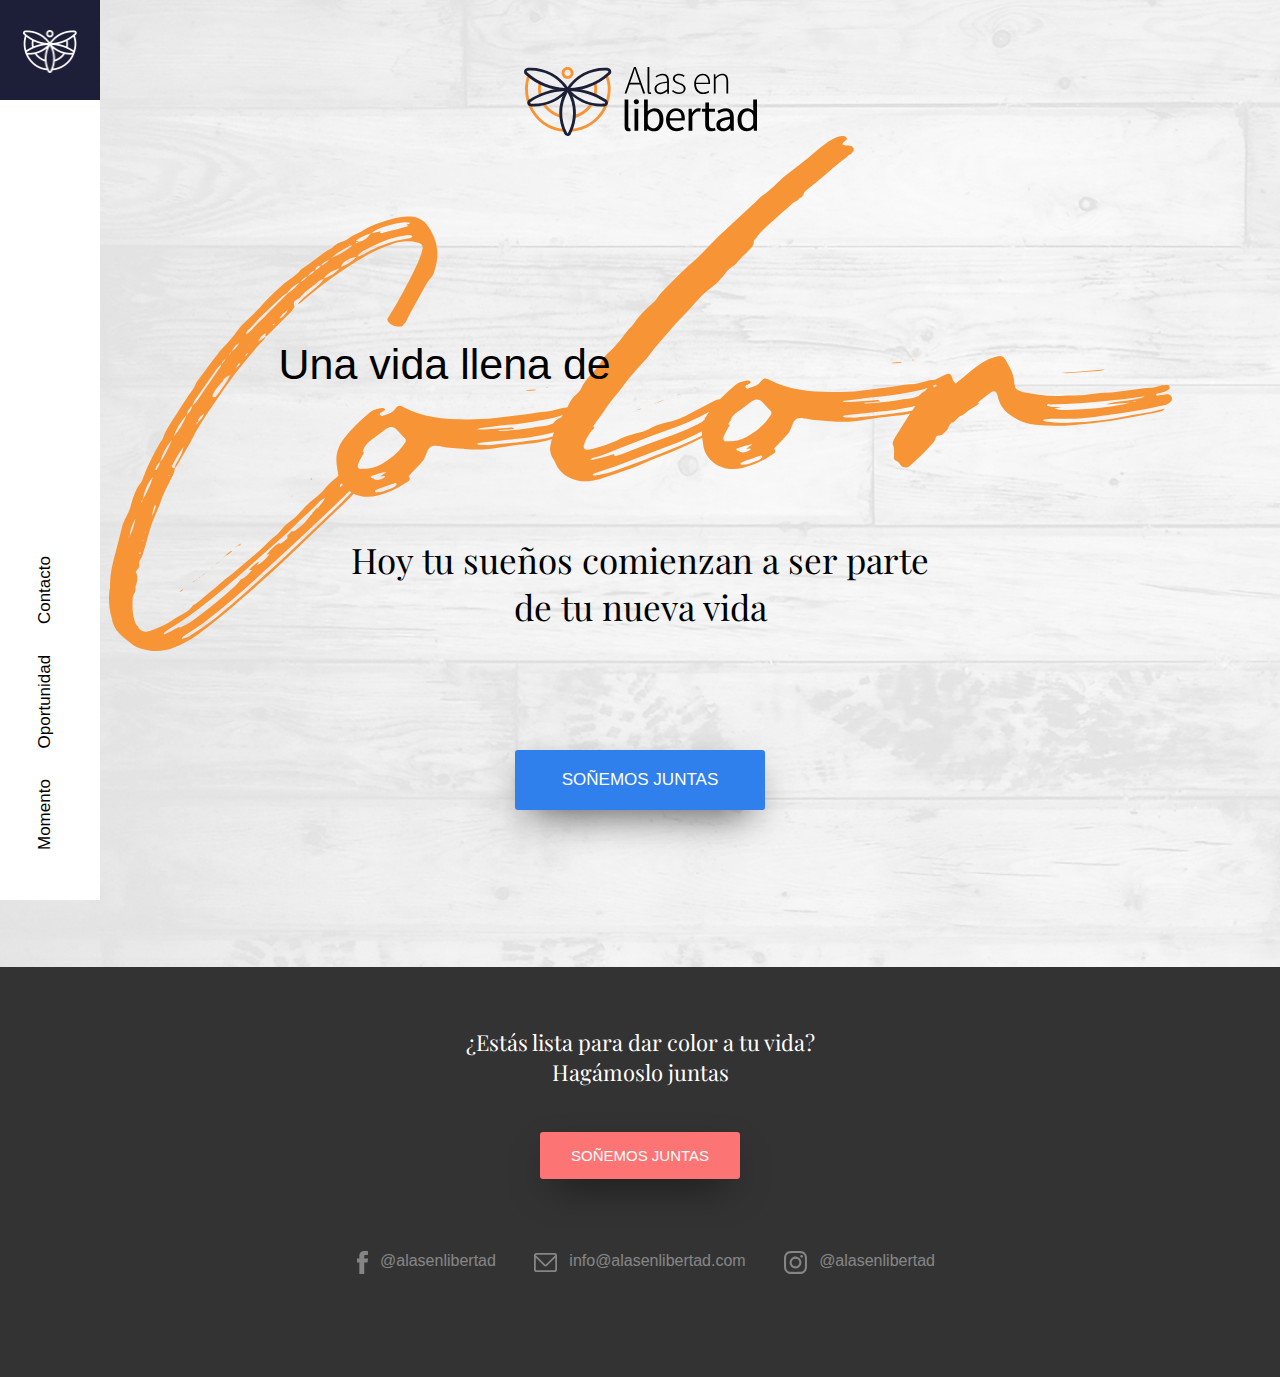
==== commit 91f4b019: "new site" ====
--- a/index.html
+++ b/index.html
@@ -1,12 +1,12 @@
 <!DOCTYPE html>
 <html>
 	<head>
-	<title>Alas en Libertad - Fundación para mujeres víctimas de maltrato intrafamiliar</title>
+	<title>Alas en Libertad - Fundación para mujeres víctimas de maltrato al interior de la familia</title>
 		<meta charset="UTF-8">
 		<meta name="viewport" content="width=device-width,initial-scale=1,minimal-ui" />
-		<meta name="description" content="El blog de un papá primerizo llevando una vida de padre y sobreviviendo en el intento" />
-		<meta name="author" content="Escrito por @papaprediz" />
-		<meta name="keywords" content="paternidad, padre primerizo, papá, familia" />
+		<meta name="description" content="Fundación para mujeres víctimas de maltrato al interior de la familia" />
+		<meta name="author" content="@aelibertad" />
+		<meta name="keywords" content="fundación, mujer, maltrato, intrafamiliar, familia" />
 		<meta name="apple-mobile-web-app-capable" content="yes" />
 		<meta name="apple-mobile-web-app-status-bar-style" content="transparent" />
 		<link rel="shortcut icon" href="favicon.png" />
@@ -16,17 +16,17 @@
 
 		<!-- Twitter Card data -->
 		<meta name="twitter:card" content="summary_large_image"/>
-		<meta name="twitter:site" content="@papaprendiz"/>
-		<meta name="twitter:title" content="Papá Aprendiz"/>
-		<meta name="twitter:description" content="El blog de un papá primerizo llevando una vida de padre y sobreviviendo en el intento"/>
-		<meta name="twitter:creator" content="@papaprendiz"/>
+		<meta name="twitter:site" content="@aelibertad"/>
+		<meta name="twitter:title" content="Álas en Libertad"/>
+		<meta name="twitter:description" content="Fundación para mujeres víctimas de maltrato al interior de la familia"/>
+		<meta name="twitter:creator" content="@aelibertad"/>
 		<meta name="twitter:image" content="http://www.papaprendiz.co/assets/papaprendiz_cover.jpg"/>
 
 		<!-- Open Graph data -->
-		<meta property="og:title" content="Papá Aprendiz" />
-		<meta property="og:url" content="http://papaprendiz.co" />
+		<meta property="og:title" content="Álas en Libertad" />
+		<meta property="og:url" content="http://alasenlibertad.co" />
 		<meta property="og:image" content="http://www.papaprendiz.co/assets/papaprendiz_cover.jpg" />
-		<meta property="og:description" content="Papá Aprendiz, un hombre aprendiendo a ser papá" />
+		<meta property="og:description" content="Fundación para mujeres víctimas de maltrato al interior de la familia" />
 
 		<link rel="stylesheet" href="Styles/general.css">
 		<link rel="stylesheet" href="Styles/media.css">
@@ -41,8 +41,29 @@
 		   </div>
 		 </div><!-- Preloader -->
 
+
+		 <nav>
+			 <div class="icon_alasenlibertad">
+				 <a href="index.html">
+					 <img src="assets/icon_alas.png" alt="Álas en Libertad">
+				 </a>
+			 </div>
+			<ul>
+				<a href="momento.html">
+					<li>Momento</li>
+				</a>
+				<a href="oportunidad.html">
+					<li>Oportunidad</li>
+				</a>
+
+				<a href="#contacto">
+					<li>Contacto</li>
+				</a>
+
+			</ul>
+		 </nav>
+
 		 <section id="home">
-			 <div class="planta"></div>
 
 			 <div class="layout">
 
@@ -142,12 +163,34 @@
 				 </div>
 
 				 <div class="acciones">
-				 	<a href="https://www.facebook.com/aelibertad/" target="_blank" class="btnPrimary">Síguenos</a>
-
+				 	<a href="https://www.facebook.com/aelibertad/" target="_blank" class="btnPrimary">Soñemos juntas</a>
 				 </div>
 			 </div>
 		 </section>
 
+		 <footer id="contacto">
+			<p class="footerText">
+				¿Estás lista para dar color a tu vida?
+				Hagámoslo juntas
+			</p>
+
+			<a href="https://www.facebook.com/aelibertad/" target="_blank" class="btnPrimary footerbtn">Soñemos juntas</a>
+
+			<ul class="redes">
+				<a href="https://www.facebook.com/aelibertad/" target="_blank">
+					<li class="facebook">@alasenlibertad</li>
+				</a>
+
+				<a href="mailto:info@alasenlibertad.com" target="_blank">
+					<li class="mail">info@alasenlibertad.com</li>
+				</a>
+
+				<a href="http://instagram.com/alasenlibertad" target="_blank">
+					<li class="instagram">@alasenlibertad</li>
+				</a>
+			</ul>
+		 </footer>
+
 
 	</body>
 
--- a/Styles/general.css
+++ b/Styles/general.css
@@ -19,10 +19,9 @@
 }
 
 body{
-  font-family: 'Playfair Display', serif;
+  font-family: 'Source Sans Pro', sans-serif;
   font-size: 17px;
   font-weight: 300;
-  overflow: hidden;
   transition: .5s;
 }
 
@@ -31,9 +30,10 @@
   height: 100%;
   margin: auto;
   display: block;
-  background:url("../assets/img_bg.jpg");
+  background:url("../assets/alasenlibertad_background.jpg");
   background-size: cover;
-  position: absolute;
+  padding-top: 67px;
+  position: relative;
 }
 
 div.planta{
@@ -48,45 +48,40 @@
   transition: .5s;
 }
 
-section#home .layout{
-  width: 1065px;
+.layout{
+  width: 1063px;
   height: auto;
   text-align: center;
   position: relative;
-  margin: 59px auto;
+  margin: 0px auto;
   transition: .5s;
 }
 
 h1#alas-en-libertad{
   font-size: 1px;
   color: transparent;
-  width: 259px;
-  height: 77px;
+  width: 233px;
+  height: 69px;
   background:url("../assets/alas-en-libertad.svg") no-repeat;
   background-size: 100%;
   margin: auto;
   transition: .5s;
 }
 
-div.color{
-  width: 100%;
-  height: 515px;
-  margin: 22px auto;
-}
 
 div.color p{
   position: absolute;
-  width: 266px;
+  width: auto;
   height: 48px;
-  left: 191px;
-  top: 267px;
-  font-family: Source Sans Pro;
+  left: 170px;
+  top: 230px;
+  font-family: 'Source Sans Pro', sans-serif;
   font-style: normal;
   font-weight: 300;
   line-height: normal;
-  font-size: 38px;
-  text-align: center;
-  color: #FFFFFF;¡
+  font-size: 43px;
+  text-align: center;
+  color: #000000;
 }
 
 section#home .layout div.descripcion{
@@ -95,48 +90,223 @@
   margin: auto;
   top: -120px;
   position: relative;
-  font-family: Playfair Display;
+  font-family: 'Playfair Display', serif;
   font-weight: 400;
   font-size: 35px;
   text-align: center;
-  color: #FFFFFF;
-}
-
-section#home .layout div.acciones{
-  width: 323px;
+  color: #000000;
+}
+
+
+nav{
+  width: 100px;
+  height: 100%;
+  position: fixed;
+  left: 0px;
+  top: 0px;
+  background: white;
+  z-index: 999;
+}
+
+nav .icon_alasenlibertad{
+  width: 100px;
+  height: 70px;
+  padding-top: 30px;
+  background: #1D1F38;
+  text-align: center;
+  position: relative;
+}
+
+nav .icon_alasenlibertad img{
+  width: 54px;
+  height: 43px;
+}
+
+nav ul{
+  padding: 0px;
+  width: 610px;
+  transform: rotate(-90deg);
+  position: absolute;
+  bottom: 0px;
   height: auto;
-  background: yellow;
-  margin: auto;
-  top: -10px;
-  position: relative;
-}
-
-section#home .layout div.acciones a.btnPrimary{
-  font-family: Source Sans Pro;
-  font-weight: 400;
-  font-size: 20px;
-  text-align: center;
-  text-transform: uppercase;
-  color: #FFFFFF;
+  left: 35px;
+  display: inline-block;
+  transform-origin: top left;
+}
+
+nav ul a{
+  text-decoration: none;
+  color: #000000;
+  transition: .5s;
+  font-weight: 300;
+}
+
+nav ul a:hover{
+  color:#F78635;
+}
+
+nav ul li{
+  display: inline-block;
+  margin-right: 13px;
+  padding-left: 13px;
+}
+
+nav ul li.active{
+  color:#F78635;
+  font-weight: 500;
+}
+
+a.btnPrimary{
   text-decoration: none;
   width: 250px;
-  height: 45px;
-  margin: auto;
-  padding-top: 12px;
-  background: url("../assets/Boton.svg");
+  height: auto;
+  display: inline-block;
+  margin: auto;
+  padding-top: 20px;
+  padding-bottom: 20px;
+  border-radius: 3px;
+  box-shadow: 0px 15px 40px -14px rgba(0, 0, 0, .8);
+  color: white;
+  font-size: 17px;
+  font-weight: 500;
+  background: #2F80ED;
+  text-transform: uppercase;
+  transition: .5s;
+}
+
+a.btnPrimary:hover{
+  box-shadow: 0px 25px 65px -10px rgba(0, 0, 0, .5);
+}
+
+
+a.btnPrimary.footerbtn{
+  background: #FC7474;
+  width: 200px;
+  padding-top: 15px;
+  padding-bottom: 15px;
+  font-size: 15px;
+}
+
+
+footer{
+  width: 100%;
+  height: 350px;
+  background: #333333;
+  text-align: center;
+  padding-top: 60px;
+}
+
+
+footer .footerText{
+  width: 400px;
+  height: auto;
+  color: white;
+  font-size: 22px;
+  margin: 0px auto 45px;
+  font-family: 'Playfair Display', serif;
+  font-weight: 400;
+}
+
+footer ul.redes{
+  padding: 0px;
+  margin: 63px 0px 0px;
+}
+
+footer ul.redes a{
+  text-decoration: none;
+  color: white;
+  opacity: .4;
+  font-size: 16px;
+  transition: .5s;
+}
+
+footer ul.redes a:hover{
+  opacity: 1;
+}
+
+footer ul.redes a li{
+  width: auto;
+  padding-left: 35px;
+  display: inline-block;
+  margin: 0px 17px;
+  padding-top: 10px;
+  padding-bottom: 12px;
+}
+
+footer ul.redes a li.facebook{
+  background:url("../assets/alas_facebook.svg") no-repeat left;
+  background-size: auto 23px;
+  background-position: 12px;
+}
+
+footer ul.redes a li.mail{
+  background:url("../assets/alas_mail.svg") no-repeat left;
+  background-size: 23px 23px;
+}
+
+footer ul.redes a li.instagram{
+  background:url("../assets/alas_instagram.svg") no-repeat left;
+  background-size: auto 23px;
+}
+
+
+section#oportunidad{
+  width: 100%;
+  height: 100%;
+  margin: auto;
   display: block;
-  background-size: 100%;
-  position: absolute;
-  bottom: 0px;
-
-}
-
-section#home .layout div.acciones a.LinkSomos{
-  font-family: Source Sans Pro;
-  font-size: 17px;
-  text-align: center;
-  text-decoration-line: underline;
-  color: #FAD4AF ;
-  display: block;
-  margin: 20px auto;
-}
+  background:#2ED9FF;
+  background-size: cover;
+  padding-top: 67px;
+  position: relative;
+}
+
+.none{
+  display: none;
+}
+
+
+div.oportunidad p{
+  position: absolute;
+  width: auto;
+  height: 48px;
+  left: 210px;
+  top: 180px;
+  font-family: 'Source Sans Pro', sans-serif;
+  font-style: normal;
+  font-weight: 300;
+  line-height: normal;
+  font-size:30px;
+  text-align: center;
+  color: #000000;
+}
+
+div.oportunidad{
+  padding-top: 170px;
+}
+
+.parrafo{
+  width: 497px;
+  height: 154px;
+  color: #000000;
+  font-family: 'Playfair Display', serif;
+  margin: auto;
+  font-size: 22px;
+}
+
+
+.square{
+  width: 570px;
+  height: 770px;
+  right: 100px;
+  border: solid 1px white;
+  text-align: center;
+  position: absolute;
+}
+
+.square img{
+  margin: auto;
+  position: relative;
+  left: -300px;
+  top: 70px;
+}
--- a/Styles/media.css
+++ b/Styles/media.css
@@ -65,8 +65,8 @@
 @media (max-width: 500px) {
 
   h1#alas-en-libertad{
-    width: 159px;
-    height: 77px;
+    width: 80%;
+    height: 100px;
     background:url("../assets/alas-en-libertad.svg") cover;
   }
 
@@ -84,19 +84,23 @@
 
   div.color p{
     left: -35px;
-    top: 110px;
+    top: 135px;
     font-size: 13px;
   }
 
   section#home .layout div.descripcion{
     width: 90%;
     height: auto;
-    top: 20px;
-    font-size: 17px;
+    top: 80px;
+    font-size: 22px;
   }
 
 
   section#home .layout div.acciones{
-    top: 50px;
+    top: 200px;
+    background: red;
+    left: 3px;
+    position: relative;
+    height: 100%;
   }
 }
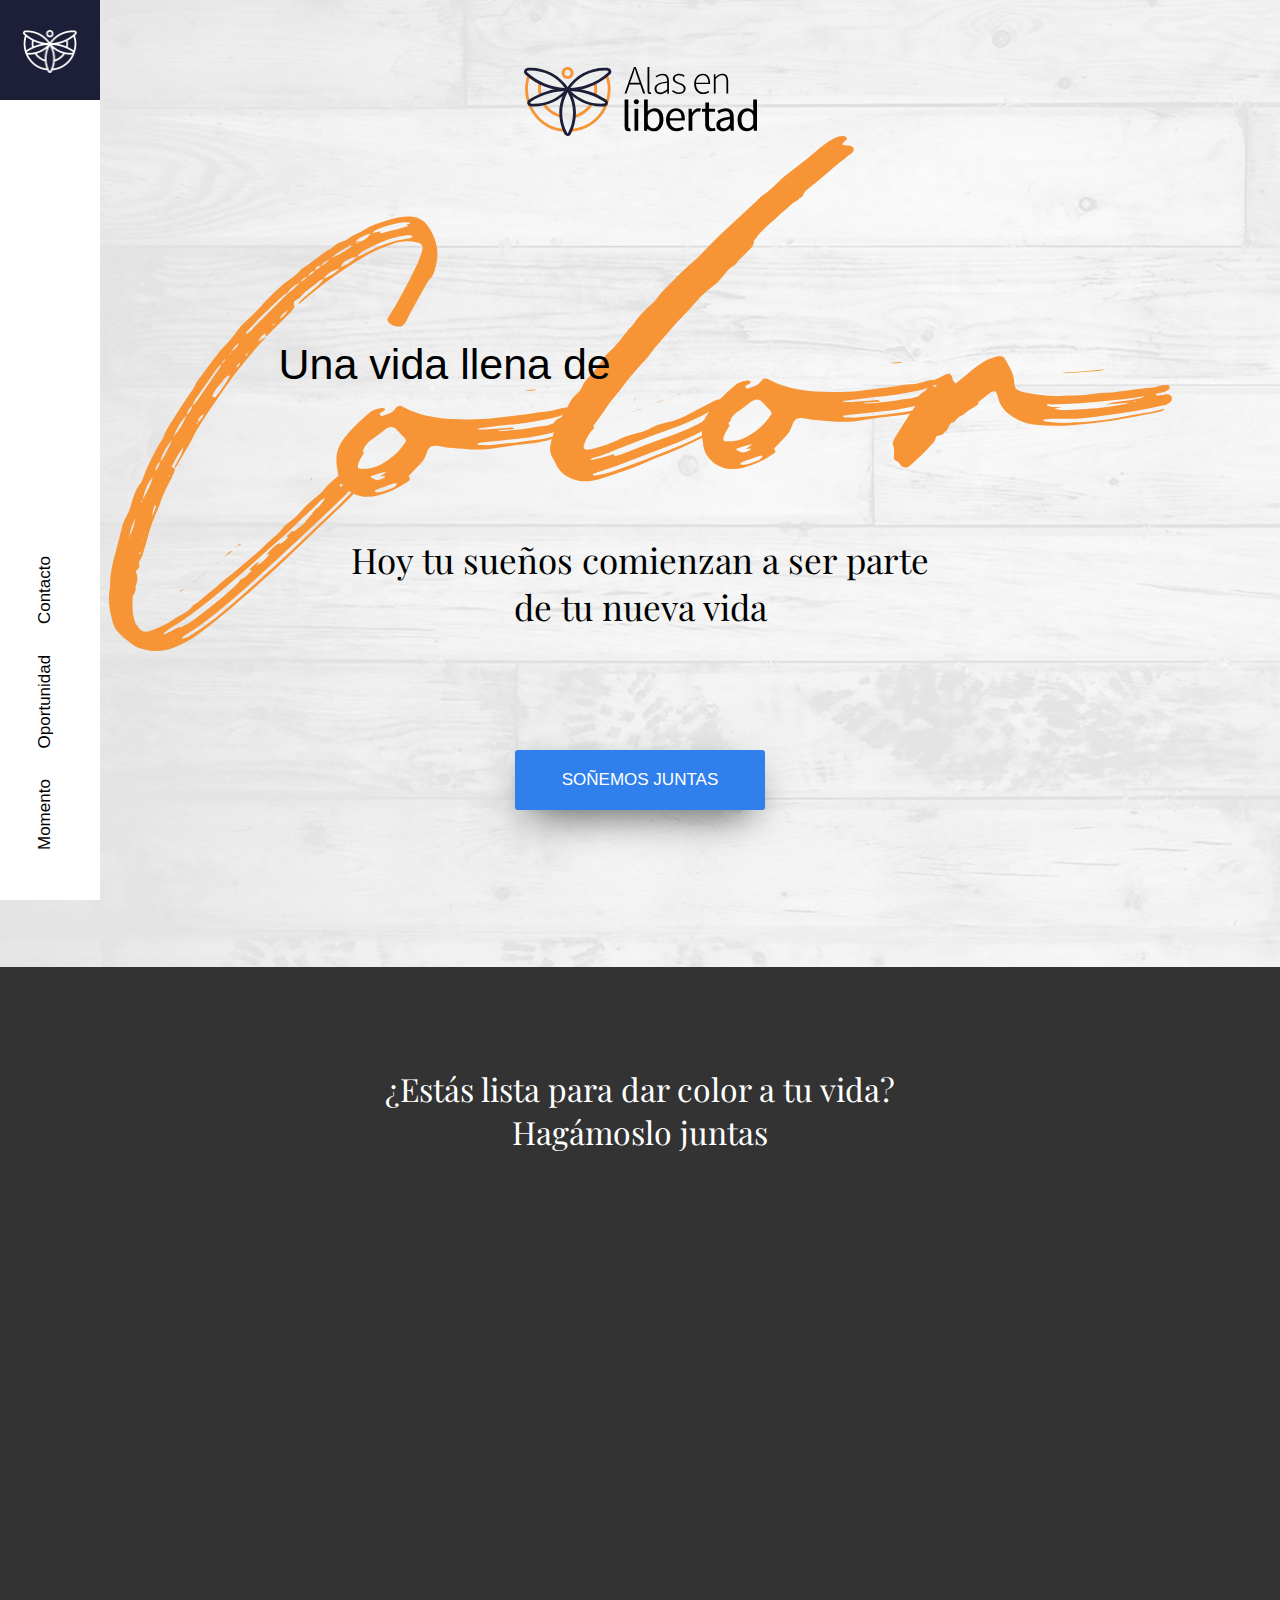
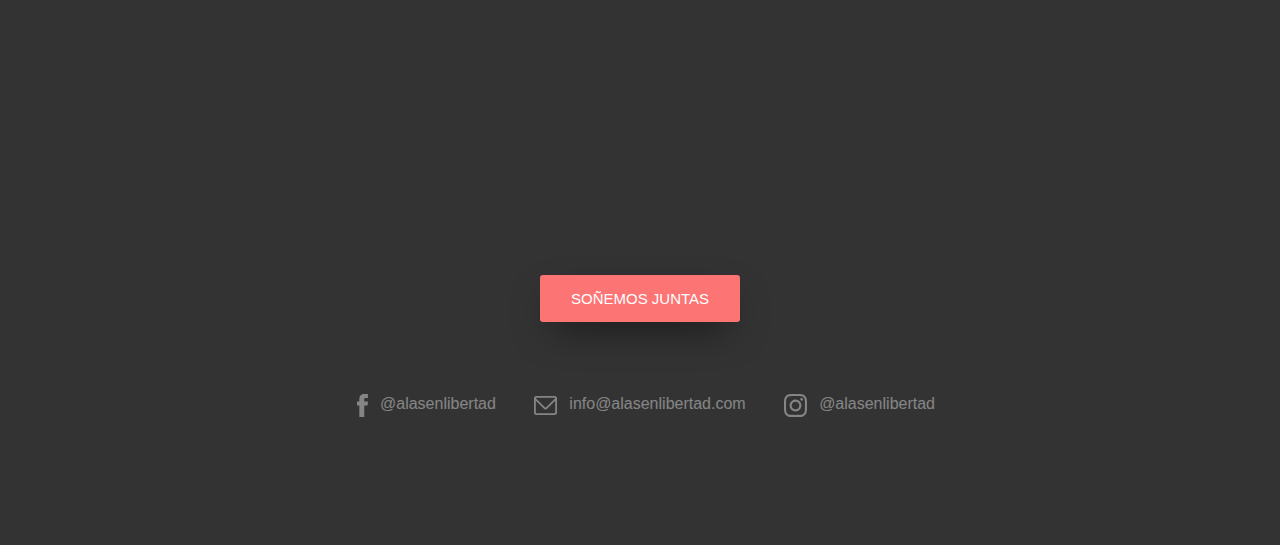
==== commit 8d276277: "momento page" ====
--- a/index.html
+++ b/index.html
@@ -174,6 +174,12 @@
 				Hagámoslo juntas
 			</p>
 
+			<div id="pixlee_container">
+
+			</div>
+			<script type="text/javascript">window.PixleeAsyncInit = function() {Pixlee.init({apiKey:'c4BbpPgntU4RJCib6fVx'});Pixlee.addSimpleWidget({widgetId:'6639'});};</script><script src="//instafeed.assets.pixlee.com/assets/pixlee_widget_1_0_0.js"></script>
+
+
 			<a href="https://www.facebook.com/aelibertad/" target="_blank" class="btnPrimary footerbtn">Soñemos juntas</a>
 
 			<ul class="redes">
--- a/Styles/general.css
+++ b/Styles/general.css
@@ -22,6 +22,7 @@
   font-family: 'Source Sans Pro', sans-serif;
   font-size: 17px;
   font-weight: 300;
+  overflow-x: hidden;
   transition: .5s;
 }
 
@@ -190,19 +191,27 @@
 
 footer{
   width: 100%;
-  height: 350px;
+  height: auto;
+  padding-bottom: 120px;
   background: #333333;
   text-align: center;
   padding-top: 60px;
 }
 
+footer #pixlee_container{
+  width: 1125px;
+  height: 562px;
+  margin: 0px auto 60px;
+  overflow: hidden;
+}
+
 
 footer .footerText{
-  width: 400px;
+  width: 520px;
   height: auto;
   color: white;
-  font-size: 22px;
-  margin: 0px auto 45px;
+  font-size: 32px;
+  margin: 40px auto 100px;
   font-family: 'Playfair Display', serif;
   font-weight: 400;
 }
@@ -256,7 +265,6 @@
   margin: auto;
   display: block;
   background:#2ED9FF;
-  background-size: cover;
   padding-top: 67px;
   position: relative;
 }
@@ -310,3 +318,23 @@
   left: -300px;
   top: 70px;
 }
+
+section#momento{
+  width: 100%;
+  height: 100%;
+  margin: auto;
+  display: block;
+  background:#9B51E0;
+  padding-top: 161px;
+  position: relative;
+}
+
+div.momento p.texto{
+  font-size: 35px;
+  color: white;
+  position: absolute;
+  margin: auto;
+  left: -300px;
+  right: 0px;
+  top: 100px;
+}
